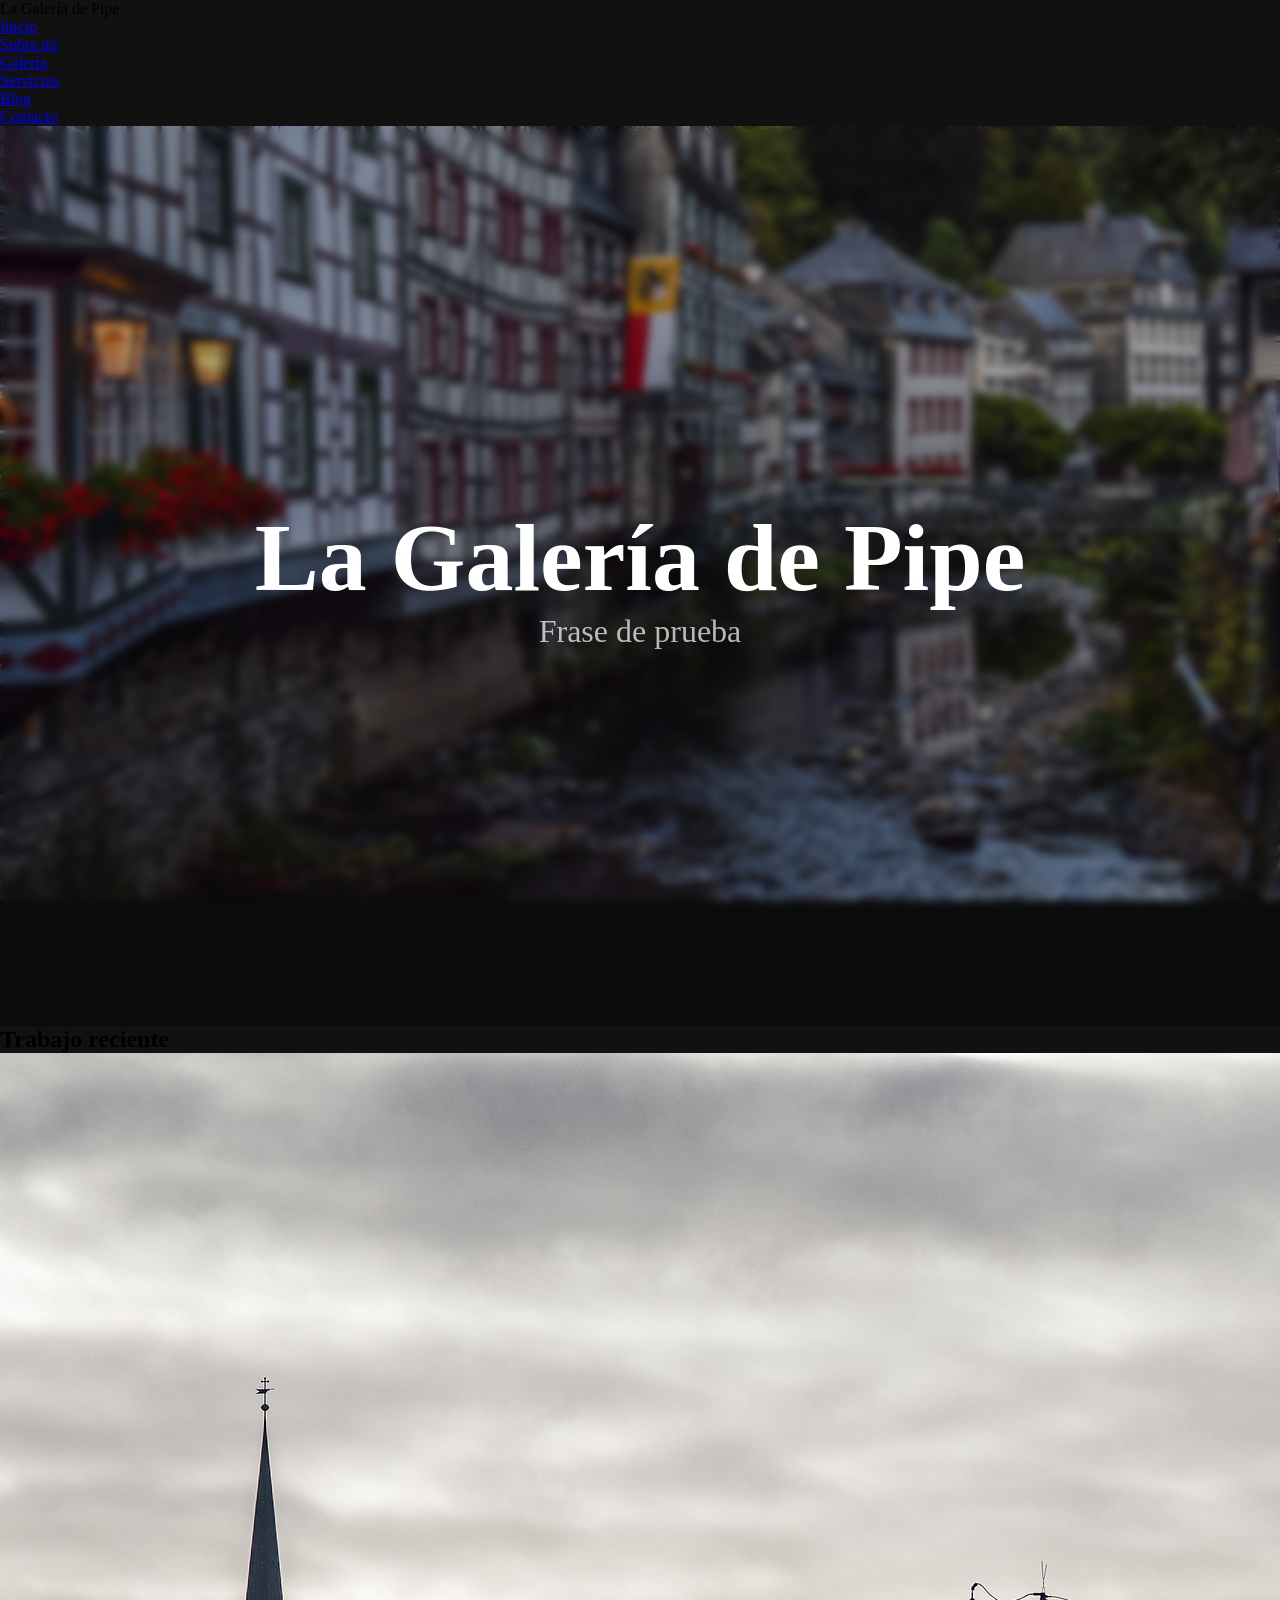
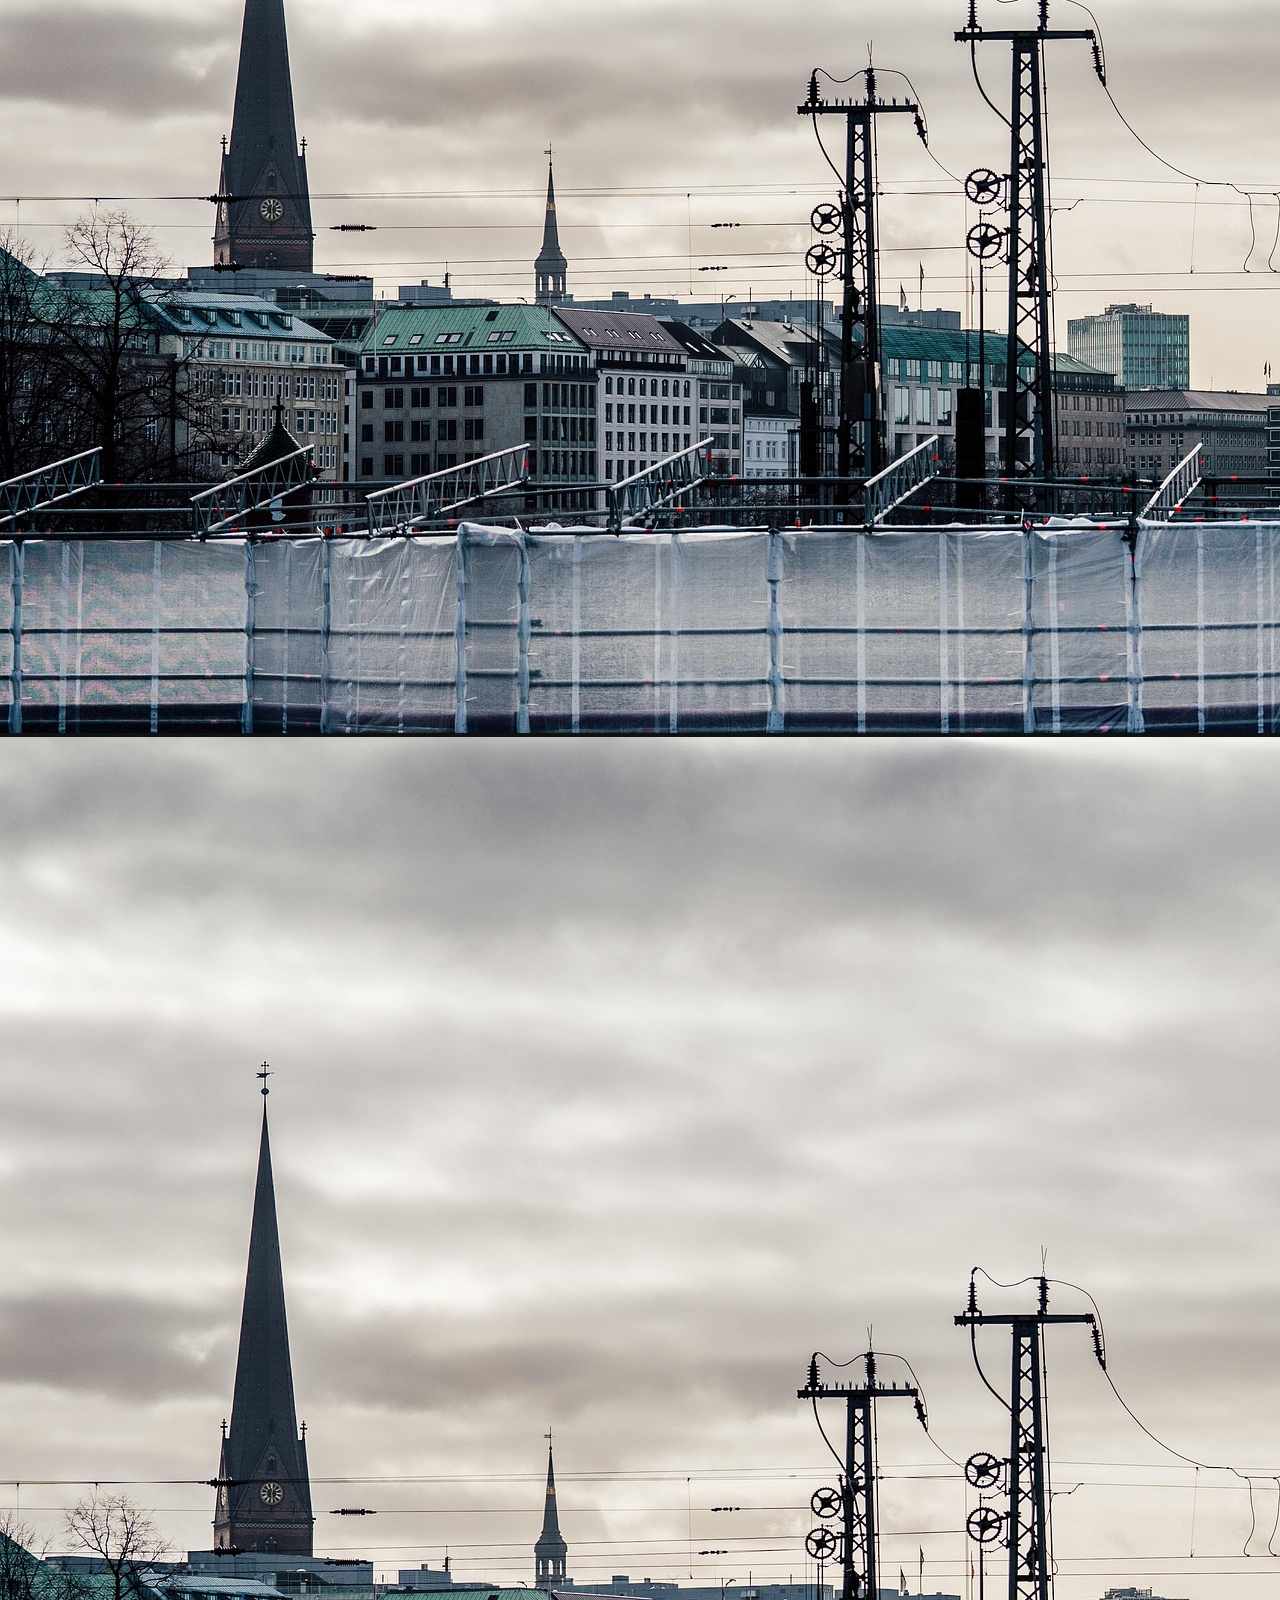
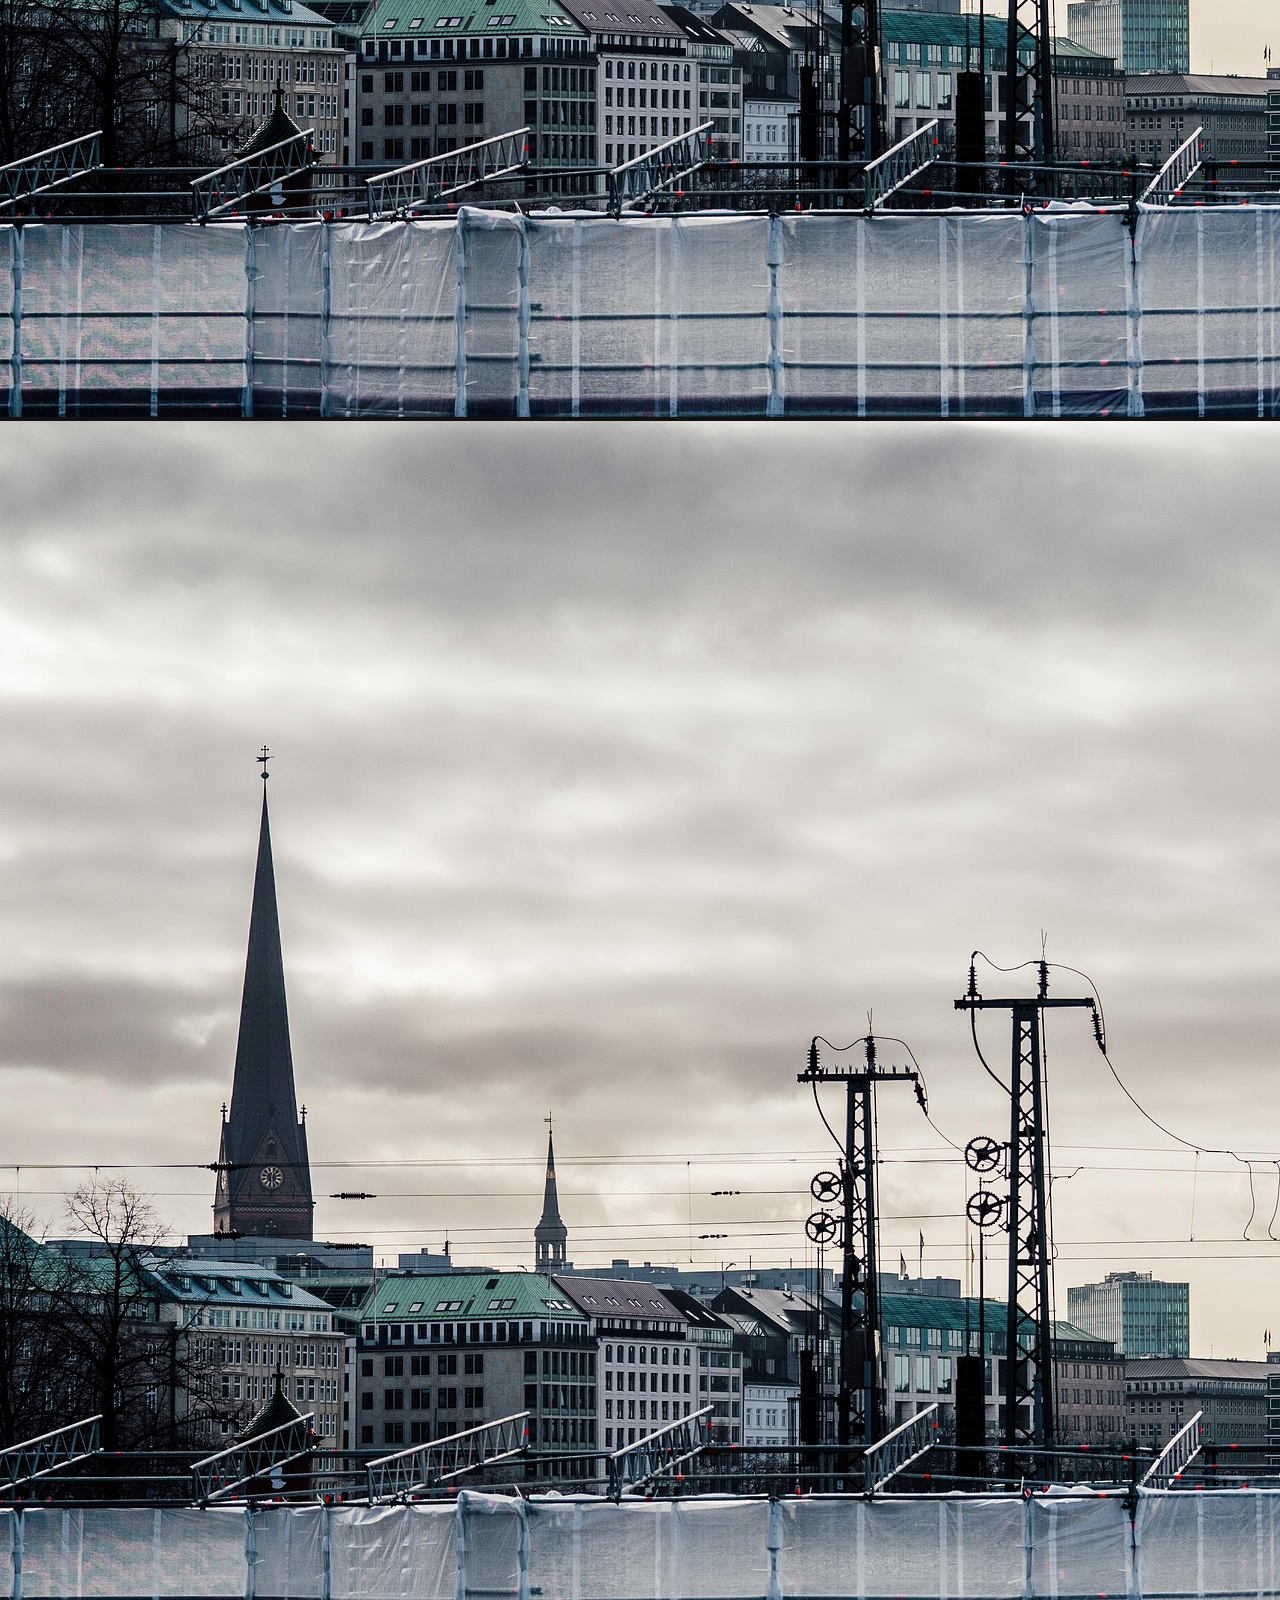
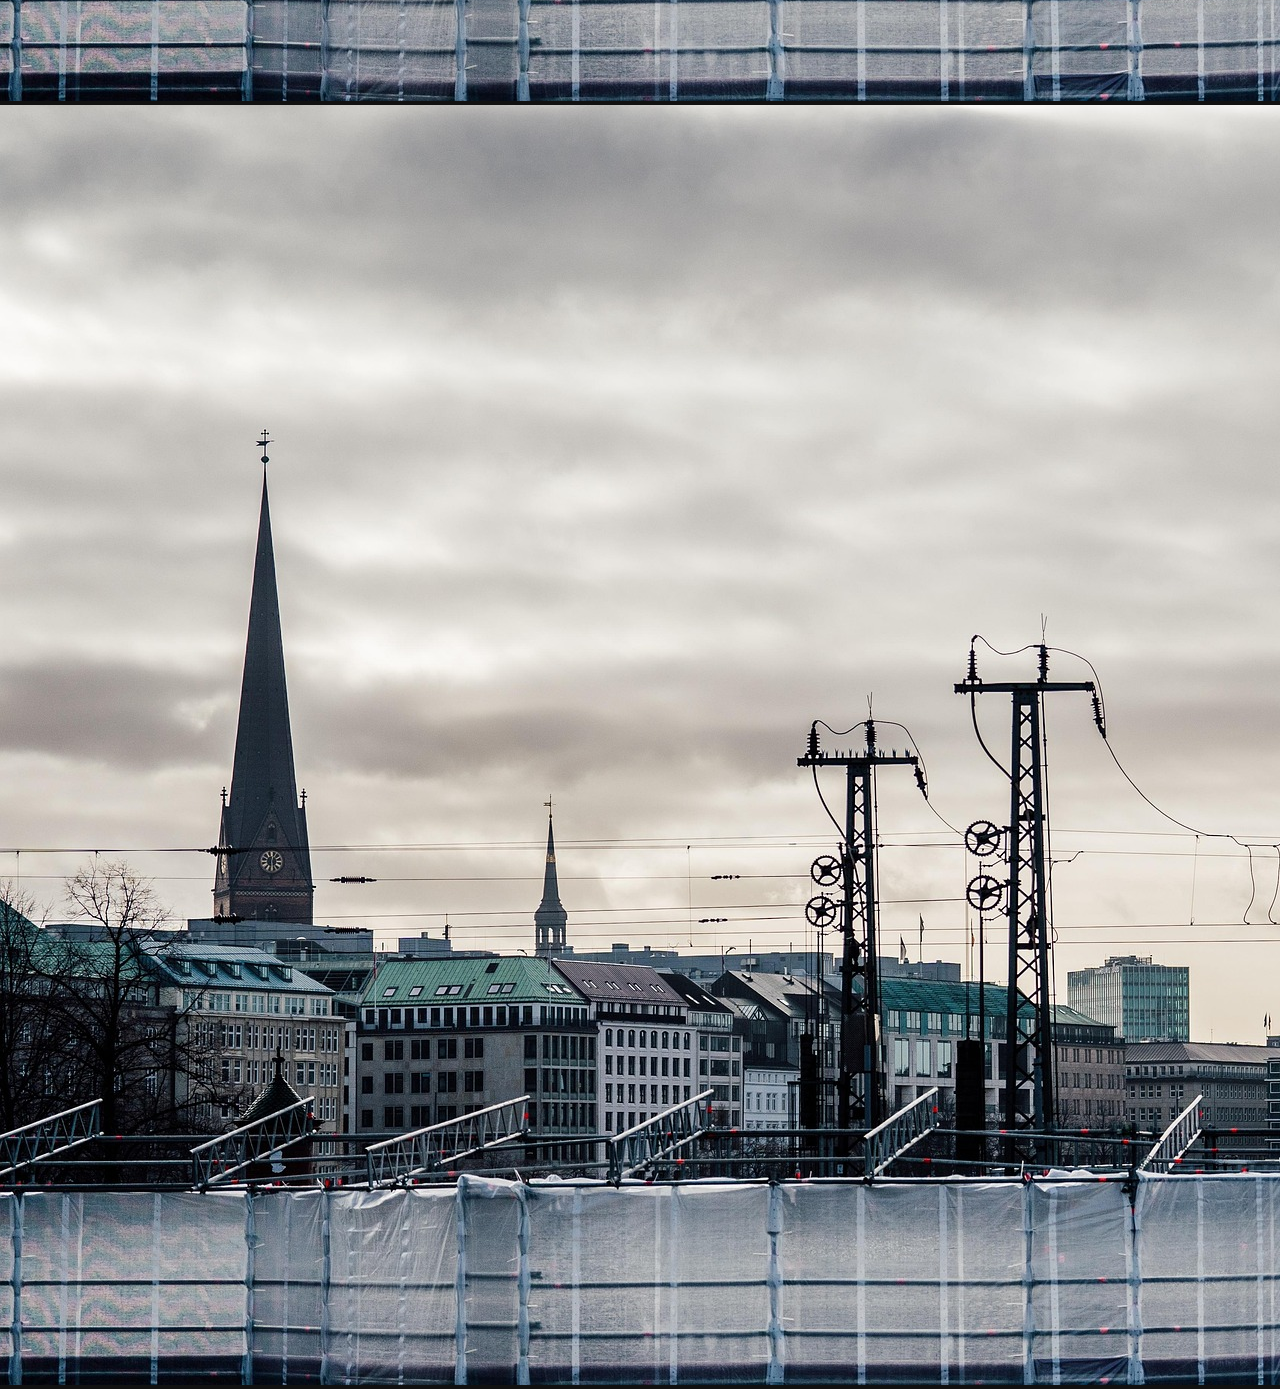
==== index.html @ f16b695f "Cambio diseño navbar y seccion de trabajo reciente" ====
<!DOCTYPE html>
<html lang="es">
<head>
    <meta charset="UTF-8">
    <meta name="viewport" content="width=device-width, initial-scale=1.0">
    <link rel="stylesheet" href="./css/styles.css">
    <link href="https://fonts.googleapis.com/css2?family=Inter:wght@300;400;600;700&display=swap" rel="stylesheet">
    <title>La Galería de Pipe</title>
</head>
<body>
    <header class="header">
        <nav class="navbar">
        <div class="nav-logo">La Galería de Pipe</div>
        <ul class="nav-links">
            <li><a href="index.html" class="active">Inicio</a></li>
            <li><a href="sobre-mi.html">Sobre mí</a></li>
            <li><a href="galeria.html">Galería</a></li>
            <li><a href="servicios.html">Servicios</a></li>
            <li><a href="blog.html" >Blog</a></li>
            <li><a href="contacto.html">Contacto</a></li>
        </ul>
        </nav>
    </header>  
    <section class="hero">
        <div class="overlay"></div>
        <div class="hero-content">
            <h1>La Galería de Pipe</h1>
            <p>Frase de prueba</p>
        </div>
    </section>
    <section class="recientes1">
        <h2>Trabajo reciente</h2>
        <div class="grid-fotos1">
            <img src="./resources/ciudad.jpg" alt="Foto 1">
            <img src="./resources/ciudad.jpg" alt="Foto 2">
            <img src="./resources/ciudad.jpg" alt="Foto 3">
            <img src="./resources/ciudad.jpg" alt="Foto 4">
        </div>
    </section>
</body>
</html>
---- css/styles.css ----
* {
    margin: 0;
    padding: 0;
    box-sizing: border-box;
}
body {
    background-color: #111;
}
.hero {
    height: 100vh;
    display: flex;
    justify-content: center;
    align-items: center;
    background-image: url('../resources/arroyo.jpg');
    position: relative;
    background-attachment: fixed;
    background-size: cover;
    background-position: center;
}
.overlay {
    position: absolute;
    width: 100%; 
    height: 100%;
    background-color: rgba(0, 0, 0, 0.3);
    backdrop-filter: blur(4px);
}
.hero-content{
    position:absolute;
    z-index:1;
    text-align: center
}
.hero-content h1 {
    color: white;
    font-size: 6rem;
}
.hero-content p {
    color: rgba(255, 255, 255, 0.705);
    font-size: 2rem;
}
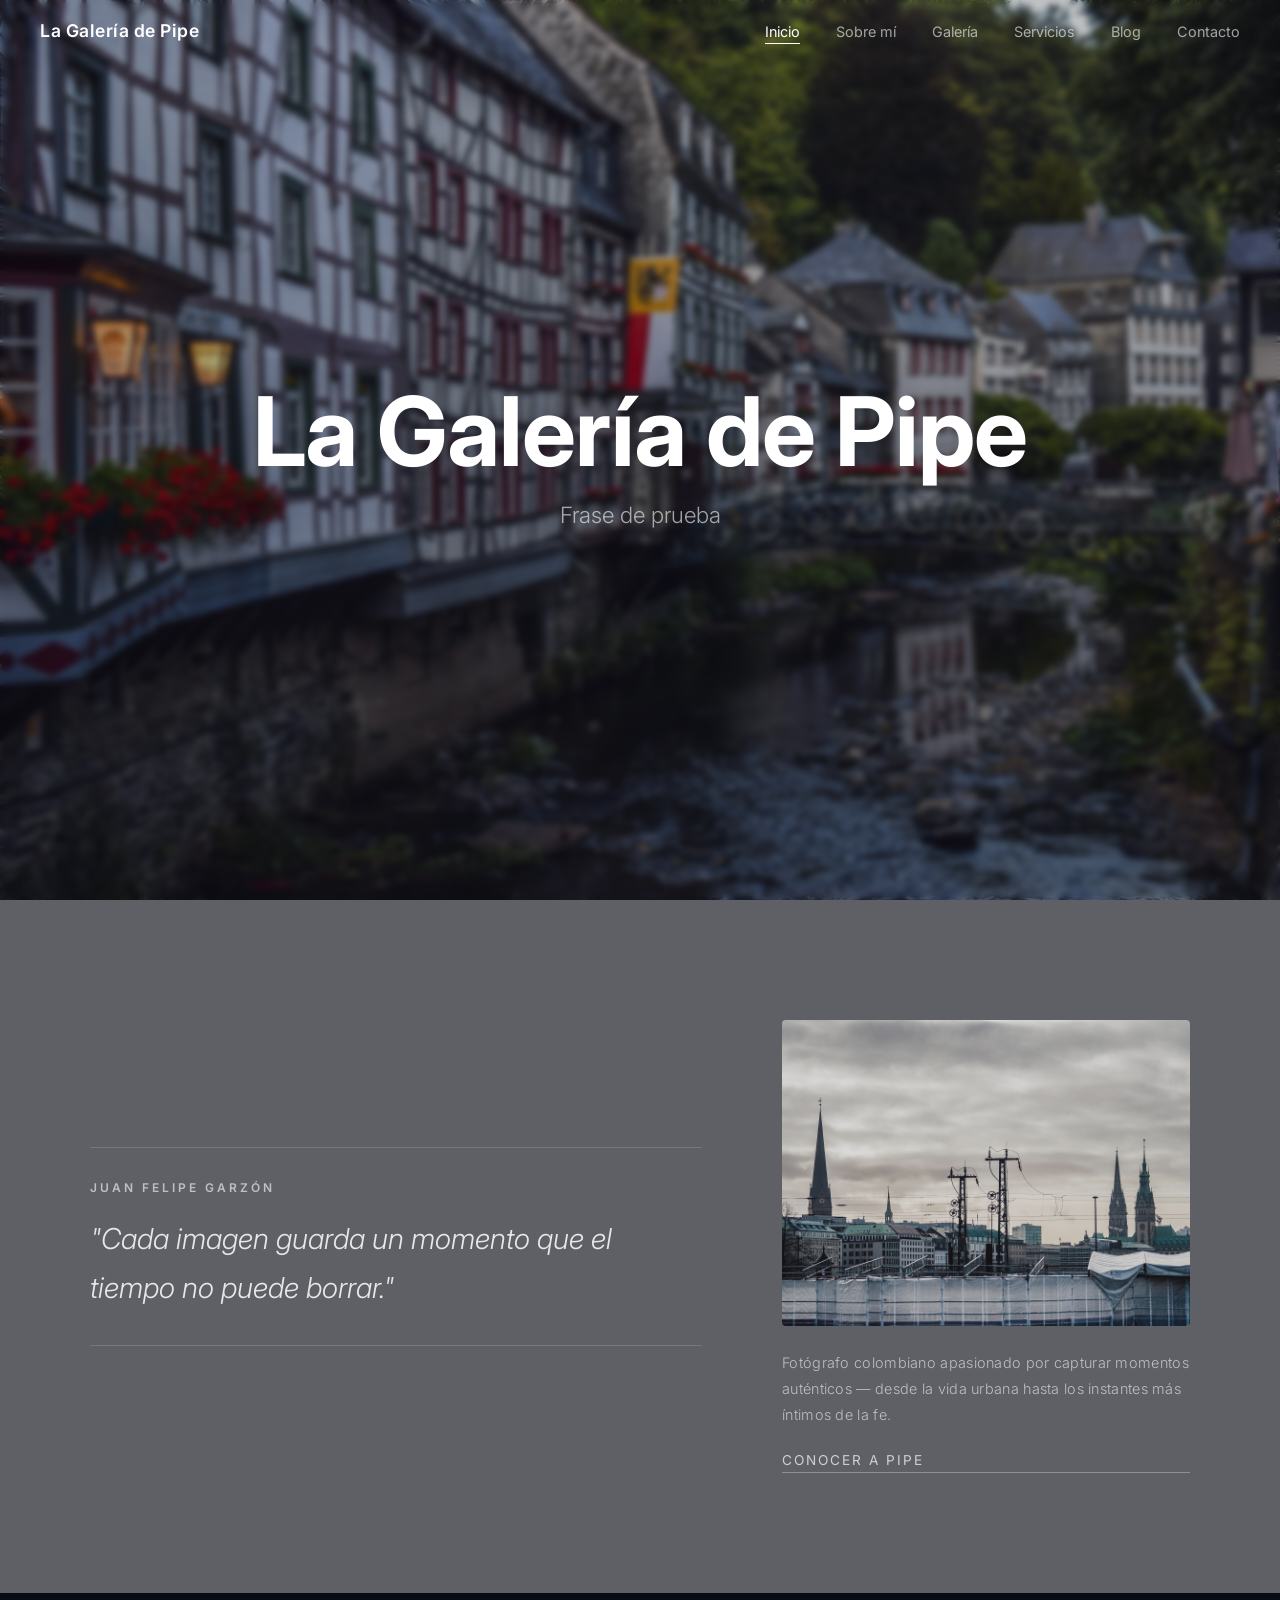
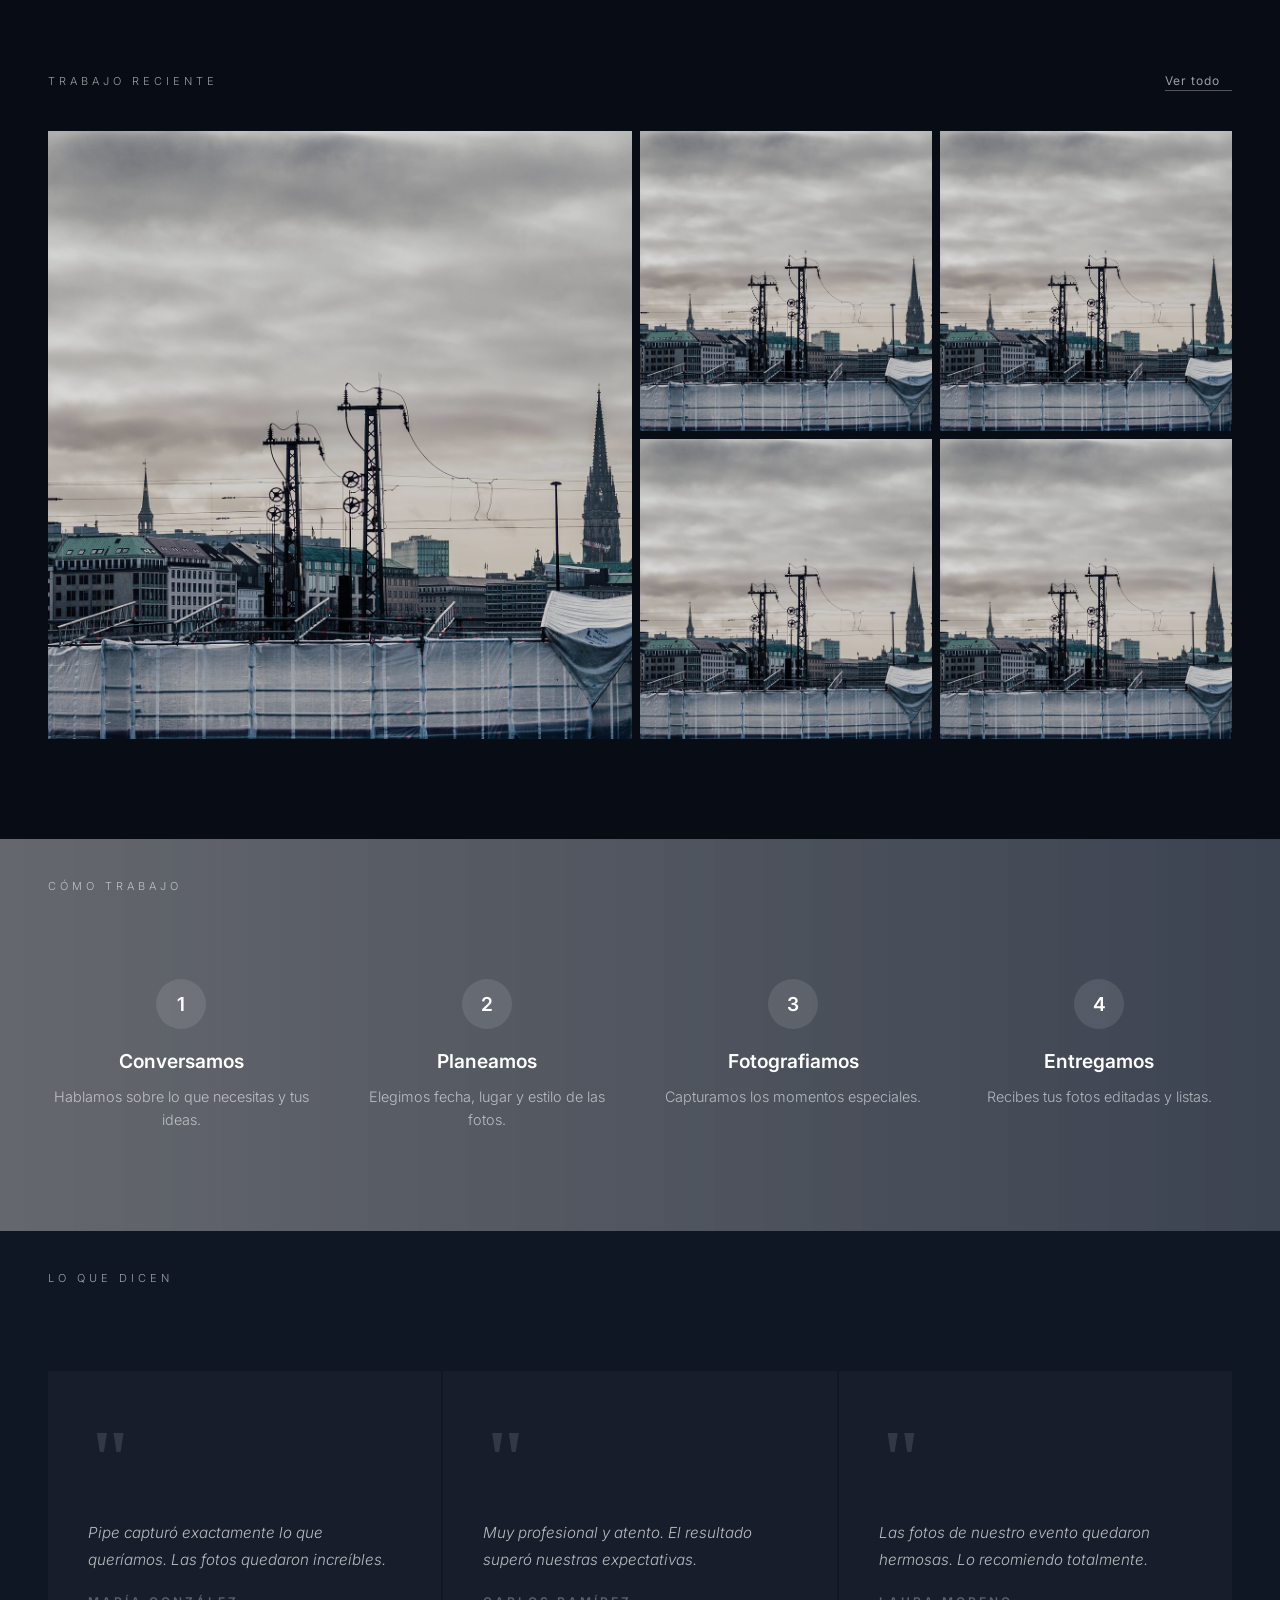
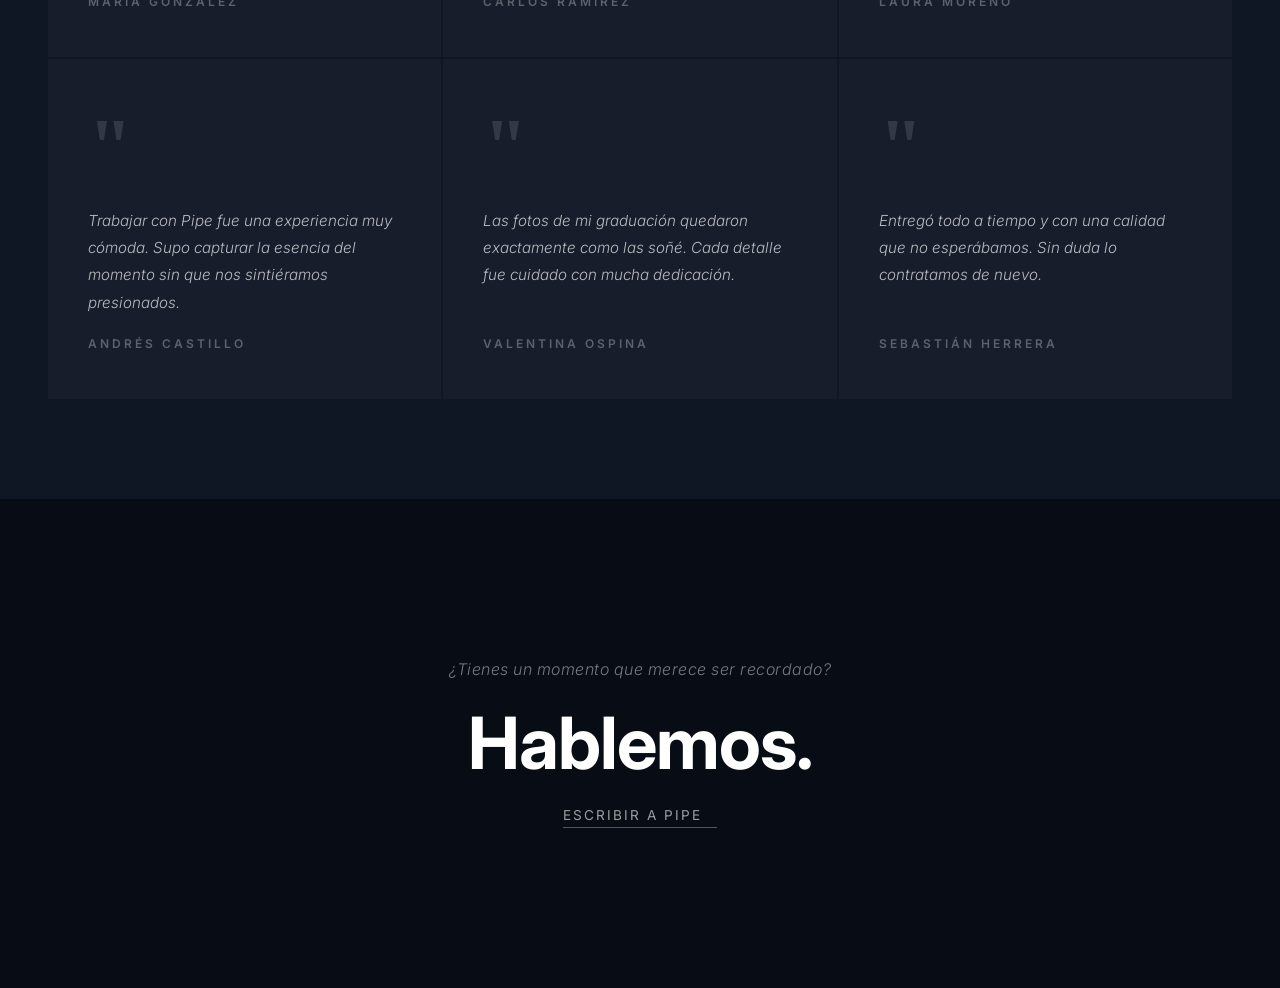
==== commit 032a92a1: "Rediseño seccion galeria. Secciones frase, proceso, testimonios y CTA." ====
--- a/index.html
+++ b/index.html
@@ -4,6 +4,7 @@
     <meta charset="UTF-8">
     <meta name="viewport" content="width=device-width, initial-scale=1.0">
     <link rel="stylesheet" href="./css/styles.css">
+    <link rel="stylesheet" href="./css/header.css">
     <link href="https://fonts.googleapis.com/css2?family=Inter:wght@300;400;600;700&display=swap" rel="stylesheet">
     <title>La Galería de Pipe</title>
 </head>
@@ -28,13 +29,103 @@
             <p>Frase de prueba</p>
         </div>
     </section>
-    <section class="recientes1">
-        <h2>Trabajo reciente</h2>
-        <div class="grid-fotos1">
-            <img src="./resources/ciudad.jpg" alt="Foto 1">
-            <img src="./resources/ciudad.jpg" alt="Foto 2">
-            <img src="./resources/ciudad.jpg" alt="Foto 3">
-            <img src="./resources/ciudad.jpg" alt="Foto 4">
+    <section class="frase">
+        <div class="frase-inner">
+            <div class="frase-izquierda">
+                <div class="frase-linea-top"></div>
+                <span class="frase-etiqueta">Juan Felipe Garzón</span>
+                <p class="frase-texto">"Cada imagen guarda un momento que el tiempo no puede borrar."</p>
+                <div class="frase-linea-bottom"></div>
+            </div>
+            <div class="frase-derecha">
+                <div class="frase-foto">
+                    <img src="./resources/ciudad.jpg" alt="Juan Felipe Garzón">
+                </div>
+                <p class="frase-descripcion">Fotógrafo colombiano apasionado por capturar momentos auténticos — desde la vida urbana hasta los instantes más íntimos de la fe.</p>
+                <a href="sobre-mi.html" class="frase-btn">Conocer a Pipe</a>
+            </div>
+        </div>
+    </section>
+    <section class="recientes">
+        <div class="section-header">
+            <span class="section-title">Trabajo reciente</span>
+            <a href="galeria.html" class="section-link">Ver todo</a>
+        </div>
+        <div class="grid-fotos">
+            <div class="foto"><img src="./resources/ciudad.jpg" alt="Foto 1"></div>
+            <div class="foto"><img src="./resources/ciudad.jpg" alt="Foto 2"></div>
+            <div class="foto"><img src="./resources/ciudad.jpg" alt="Foto 3"></div>
+            <div class="foto"><img src="./resources/ciudad.jpg" alt="Foto 4"></div>
+            <div class="foto"><img src="./resources/ciudad.jpg" alt="Foto 5"></div>
+        </div>
+    </section>
+        </section>
+
+    <section class="proceso">
+        <span class="section-title">Cómo trabajo</span>
+        <div class="proceso-pasos">
+            <div class="paso">
+                <div class="paso-numero">1</div>
+                <h3>Conversamos</h3>
+                <p>Hablamos sobre lo que necesitas y tus ideas.</p>
+            </div>
+            <div class="paso">
+                <div class="paso-numero">2</div>
+                <h3>Planeamos</h3>
+                <p>Elegimos fecha, lugar y estilo de las fotos.</p>
+            </div>
+            <div class="paso">
+                <div class="paso-numero">3</div>
+                <h3>Fotografiamos</h3>
+                <p>Capturamos los momentos especiales.</p>
+            </div>
+            <div class="paso">
+                <div class="paso-numero">4</div>
+                <h3>Entregamos</h3>
+                <p>Recibes tus fotos editadas y listas.</p>
+            </div>
+        </div>
+    </section>
+    <section class="testimonios">
+        <span class="section-title">Lo que dicen</span>
+        <div class="testimonios-grid">
+            <div class="testimonio">
+                <span class="testimonio-comilla">"</span>
+                <p class="testimonio-texto">Pipe capturó exactamente lo que queríamos. Las fotos quedaron increíbles.</p>
+                <span class="testimonio-nombre">María González</span>
+            </div>
+            <div class="testimonio">
+                <span class="testimonio-comilla">"</span>
+                <p class="testimonio-texto">Muy profesional y atento. El resultado superó nuestras expectativas.</p>
+                <span class="testimonio-nombre">Carlos Ramírez</span>
+            </div>
+            <div class="testimonio">
+                <span class="testimonio-comilla">"</span>
+                <p class="testimonio-texto">Las fotos de nuestro evento quedaron hermosas. Lo recomiendo totalmente.</p>
+                <span class="testimonio-nombre">Laura Moreno</span>
+            </div>
+            <div class="testimonio">
+                <span class="testimonio-comilla">"</span>
+                <p class="testimonio-texto">Trabajar con Pipe fue una experiencia muy cómoda. Supo capturar la esencia del momento sin que nos sintiéramos presionados.</p>
+                <span class="testimonio-nombre">Andrés Castillo</span>
+            </div>
+            <div class="testimonio">
+                <span class="testimonio-comilla">"</span>
+                <p class="testimonio-texto">Las fotos de mi graduación quedaron exactamente como las soñé. Cada detalle fue cuidado con mucha dedicación.</p>
+                <span class="testimonio-nombre">Valentina Ospina</span>
+            </div>
+            <div class="testimonio">
+                <span class="testimonio-comilla">"</span>
+                <p class="testimonio-texto">Entregó todo a tiempo y con una calidad que no esperábamos. Sin duda lo contratamos de nuevo.</p>
+                <span class="testimonio-nombre">Sebastián Herrera</span>
+            </div>
+        </div>
+    </section>
+    <section class="cta">
+        <div class="cta-inner">
+            <p class="cta-subtitulo">¿Tienes un momento que merece ser recordado?</p>
+            <h2 class="cta-titulo">Hablemos.</h2>
+            <a href="contacto.html" class="cta-btn">Escribir a Pipe</a>
         </div>
     </section>
 </body>
--- a/css/styles.css
+++ b/css/styles.css
@@ -3,37 +3,439 @@
     padding: 0;
     box-sizing: border-box;
 }
+
 body {
-    background-color: #111;
-}
-.hero {
-    height: 100vh;
-    display: flex;
-    justify-content: center;
-    align-items: center;
     background-image: url('../resources/arroyo.jpg');
-    position: relative;
     background-attachment: fixed;
     background-size: cover;
     background-position: center;
-}
+    font-family: 'Inter', sans-serif;
+}
+
+/* HERO */
+.hero {
+    height: 100vh;
+    display: flex;
+    justify-content: center;
+    align-items: center;
+    position: relative;
+}
+
 .overlay {
     position: absolute;
-    width: 100%; 
+    inset: 0;
+    background: linear-gradient(
+        to bottom,
+        rgba(8, 12, 20, 0.25) 0%,
+        rgba(8, 12, 20, 0.5) 100%
+    );
+    backdrop-filter: blur(3px);
+}
+
+.hero-content {
+    position: relative;
+    z-index: 1;
+    text-align: center;
+}
+
+.hero-content h1 {
+    color: white;
+    font-size: 6rem;
+    font-weight: 700;
+    letter-spacing: -1px;
+}
+
+.hero-content p {
+    color: rgba(255, 255, 255, 0.6);
+    font-size: 1.4rem;
+    font-weight: 300;
+    margin-top: 12px;
+}
+
+/* FRASE */
+.frase {
+    padding: 120px 48px;
+    position: relative;
+}
+
+.frase::before {
+    content: '';
+    position: absolute;
+    inset: 0;
+    background: rgba(8, 12, 20, 0.65);
+    backdrop-filter: blur(5px);
+}
+
+.frase-inner {
+    position: relative;
+    z-index: 1;
+    display: flex;
+    gap: 80px;
+    align-items: center;
+    max-width: 1100px;
+    margin: 0 auto;
+}
+
+.frase-izquierda {
+    flex: 1.2;
+}
+
+.frase-linea-top {
+    width: 100%;
+    height: 1px;
+    background: rgba(255, 255, 255, 0.15);
+    margin-bottom: 32px;
+}
+
+.frase-linea-bottom {
+    width: 100%;
+    height: 1px;
+    background: rgba(255, 255, 255, 0.15);
+    margin-top: 32px;
+}
+
+.frase-etiqueta {
+    display: block;
+    color: rgba(255, 255, 255, 0.6);
+    font-size: 0.75rem;
+    font-weight: 600;
+    letter-spacing: 3px;
+    text-transform: uppercase;
+    margin-bottom: 20px;
+}
+
+.frase-texto {
+    color: rgba(255, 255, 255, 0.85);
+    font-size: 1.8rem;
+    font-weight: 300;
+    font-style: italic;
+    line-height: 1.7;
+}
+
+.frase-derecha {
+    flex: 0.8;
+    display: flex;
+    flex-direction: column;
+    gap: 24px;
+}
+
+.frase-foto {
+    overflow: hidden;
+    border-radius: 4px;
+}
+
+.frase-foto img {
+    width: 100%;
+    aspect-ratio: 4/3;
+    object-fit: cover;
+    opacity: 0.8;
+    display: block;
+    transition: opacity 0.4s ease, transform 0.5s ease;
+}
+
+.frase-foto:hover img {
+    opacity: 0.95;
+    transform: scale(1.02); 
+}
+
+.frase-descripcion {
+    color: rgba(255, 255, 255, 0.6);
+    font-size: 0.9rem;
+    font-weight: 300;
+    line-height: 1.8;
+    letter-spacing: 0.3px;
+}
+.frase-btn {
+    display: inline-flex;
+    align-items: center;
+    gap: 0px;
+    color: rgba(255, 255, 255, 0.7);
+    text-decoration: none;
+    font-size: 0.85rem;
+    font-weight: 400;
+    letter-spacing: 2px;
+    text-transform: uppercase;
+    border-bottom: 1px solid rgba(255, 255, 255, 0.3);
+    padding-bottom: 4px;
+    transition: color 0.2s ease, border-color 0.2s ease, gap 0.3s ease;
+}
+
+.frase-btn::after {
+    content: '→';
+    opacity: 0;
+    transform: translateX(-8px);
+    transition: opacity 0.3s ease, transform 0.3s ease;
+}
+
+.frase-btn:hover {
+    color: white;
+    border-color: rgba(255, 255, 255, 0.7);
+    gap: 10px;
+}
+
+.frase-btn:hover::after {
+    opacity: 1;
+    transform: translateX(0);
+}
+/* FOTOS RECIENTES*/
+.recientes {
+    padding: 80px 48px 100px;
+    background: #080c14;
+}
+
+.section-header {
+    display: flex;
+    justify-content: space-between;
+    align-items: baseline;
+    margin-bottom: 40px;
+}
+
+.section-title {
+    font-size: 11px;
+    letter-spacing: 4px;
+    text-transform: uppercase;
+    color: rgba(255, 255, 255, 0.6);
+    font-weight: 300;
+}
+
+.section-link {
+    display: inline-flex;
+    align-items: center;
+    gap: 0px;
+    font-size: 12px;
+    color: rgba(255, 255, 255, 0.6);
+    text-decoration: none;
+    letter-spacing: 1px;
+    border-bottom: 1px solid rgba(255, 255, 255, 0.3);
+    padding-bottom: 2px;
+    transition: color 0.2s ease, border-color 0.2s ease, gap 0.3s ease;
+}
+
+.section-link::after {
+    content: '→';
+    opacity: 0;
+    transform: translateX(-8px);
+    transition: opacity 0.3s ease, transform 0.3s ease;
+}
+
+.section-link:hover {
+    color: white;
+    border-color: rgba(255, 255, 255, 0.7);
+    gap: 10px;
+}
+
+.section-link:hover::after {
+    opacity: 1;
+    transform: translateX(0);
+}
+
+.grid-fotos {
+    display: grid;
+    grid-template-columns: 2fr 1fr 1fr;
+    grid-template-rows: 300px 300px;
+    gap: 8px;
+}
+
+.foto {
+    overflow: hidden;
+    background: #0f1624;
+}
+
+.foto:first-child {
+    grid-row: 1 / 3;
+}
+
+.foto img {
+    width: 100%;
     height: 100%;
-    background-color: rgba(0, 0, 0, 0.3);
-    backdrop-filter: blur(4px);
-}
-.hero-content{
-    position:absolute;
-    z-index:1;
-    text-align: center
-}
-.hero-content h1 {
-    color: white;
-    font-size: 6rem;
-}
-.hero-content p {
-    color: rgba(255, 255, 255, 0.705);
-    font-size: 2rem;
-}
+    object-fit: cover;
+    opacity: 0.85;
+    transition: opacity 0.4s ease, transform 0.5s ease;
+    display: block;
+}
+
+.foto:hover img {
+    opacity: 1;
+    transform: scale(1.03);
+}
+/* PROCESO */
+.proceso {
+    padding: 100px 48px;
+        background: linear-gradient(
+        to right,
+        rgba(30, 34, 43, 0.685) 0%,
+        rgba(8, 17, 34, 0.788) 100%
+    );
+    backdrop-filter: blur(10px);
+    position: relative;
+}
+.proceso .section-title {
+    position: absolute;
+    top: 40px;
+    left: 48px;
+}
+.proceso-pasos {
+    display: grid;
+    grid-template-columns: repeat(4, 1fr);
+    gap: 40px;
+    margin-top: 40px;
+}
+
+.paso {
+    text-align: center;
+}
+
+.paso-numero {
+    width: 50px;
+    height: 50px;
+    margin: 0 auto 20px;
+    background: rgba(255, 255, 255, 0.1);
+    border-radius: 50%;
+    display: flex;
+    align-items: center;
+    justify-content: center;
+    color: white;
+    font-size: 1.2rem;
+    font-weight: 600;
+    transition: background 0.4s ease, transform 0.4s ease;
+}
+.paso-numero:hover{
+    transform: scale(1.03);
+    background: rgba(255, 255, 255, 0.219);
+}
+
+.paso h3 {
+    color: white;
+    font-size: 1.2rem;
+    font-weight: 600;
+    margin-bottom: 12px;
+}
+
+.paso p {
+    color: rgba(255, 255, 255, 0.6);
+    font-size: 0.9rem;
+    font-weight: 300;
+    line-height: 1.6;
+}
+/* TESTIMONIOS */
+.testimonios {
+    padding: 100px 48px;
+    background: #0f1624;
+    position: relative;
+}
+
+.testimonios .section-title {
+    position: absolute;
+    top: 40px;
+    left: 48px;
+}
+
+.testimonios-grid {
+    display: grid;
+    grid-template-columns: repeat(3, 1fr);
+    gap: 2px;
+    margin-top: 40px;
+}
+
+.testimonio {
+    padding: 48px 40px;
+    background: rgba(255, 255, 255, 0.03);
+    display: flex;
+    flex-direction: column;
+    gap: 20px;
+    transition: background 0.3s ease;
+}
+
+.testimonio:hover {
+    background: rgba(255, 255, 255, 0.06);
+}
+
+.testimonio-comilla {
+    color: rgba(255, 255, 255, 0.12);
+    font-size: 5rem;
+    font-weight: 700;
+    line-height: 1;
+    font-family: Georgia, serif;
+}
+
+.testimonio-texto {
+    color: rgba(255, 255, 255, 0.7);
+    font-size: 0.95rem;
+    font-weight: 300;
+    line-height: 1.8;
+    font-style: italic;
+    flex: 1;
+}
+
+.testimonio-nombre {
+    color: rgba(255, 255, 255, 0.3);
+    font-size: 0.75rem;
+    font-weight: 600;
+    letter-spacing: 3px;
+    text-transform: uppercase;
+}
+ /*CTA*/
+ .cta {
+    padding: 160px 48px;
+    background: #080c14;
+    display: flex;
+    justify-content: center;
+    align-items: center;
+    text-align: center;
+}
+
+.cta-inner {
+    display: flex;
+    flex-direction: column;
+    align-items: center;
+    gap: 28px;
+}
+
+.cta-subtitulo {
+    color: rgba(255, 255, 255, 0.45);
+    font-size: 1rem;
+    font-weight: 300;
+    font-style: italic;
+    letter-spacing: 0.5px;
+}
+
+.cta-titulo {
+    color: white;
+    font-size: 4.5rem;
+    font-weight: 700;
+    letter-spacing: -1px;
+    line-height: 1;
+}
+
+.cta-btn {
+    display: inline-flex;
+    align-items: center;
+    gap: 0px;
+    color: rgba(255, 255, 255, 0.6);
+    text-decoration: none;
+    font-size: 0.85rem;
+    font-weight: 400;
+    letter-spacing: 2px;
+    text-transform: uppercase;
+    border-bottom: 1px solid rgba(255, 255, 255, 0.3);
+    padding-bottom: 4px;
+    transition: color 0.2s ease, border-color 0.2s ease, gap 0.3s ease;
+}
+
+.cta-btn::after {
+    content: '→';
+    opacity: 0;
+    transform: translateX(-8px);
+    transition: opacity 0.3s ease, transform 0.3s ease;
+}
+
+.cta-btn:hover {
+    color: white;
+    border-color: rgba(255, 255, 255, 0.7);
+    gap: 10px;
+}
+
+.cta-btn:hover::after {
+    opacity: 1;
+    transform: translateX(0);
+}
--- a/css/header.css
+++ b/css/header.css
@@ -0,0 +1,64 @@
+.header {
+    position: fixed;
+    top: 0;
+    left: 0;
+    right: 0;
+    padding: 20px 40px;
+    z-index: 100;
+}
+
+.navbar {
+    display: flex;
+    justify-content: space-between;
+    align-items: center;
+}
+
+.nav-logo {
+    color: white;
+    font-size: 1.1rem;
+    font-weight: 600;
+    letter-spacing: 0.5px;
+}
+
+.nav-links {
+    list-style: none;
+    display: flex;
+    gap: 36px;
+}
+
+.nav-links a {
+    color: rgba(255, 255, 255, 0.6);
+    text-decoration: none;
+    font-size: 0.9rem;
+    font-weight: 400;
+    position: relative;
+    padding-bottom: 4px;
+    transition: color 0.2s ease;
+}
+
+.nav-links a::after {
+    content: '';
+    position: absolute;
+    bottom: 0;
+    left: 0;
+    width: 0;
+    height: 1px;
+    background-color: white;
+    transition: width 0.3s ease;
+}
+
+.nav-links a:hover {
+    color: white;
+}
+
+.nav-links a:hover::after {
+    width: 100%;
+}
+
+.nav-links a.active {
+    color: white;
+}
+
+.nav-links a.active::after {
+    width: 100%;
+}
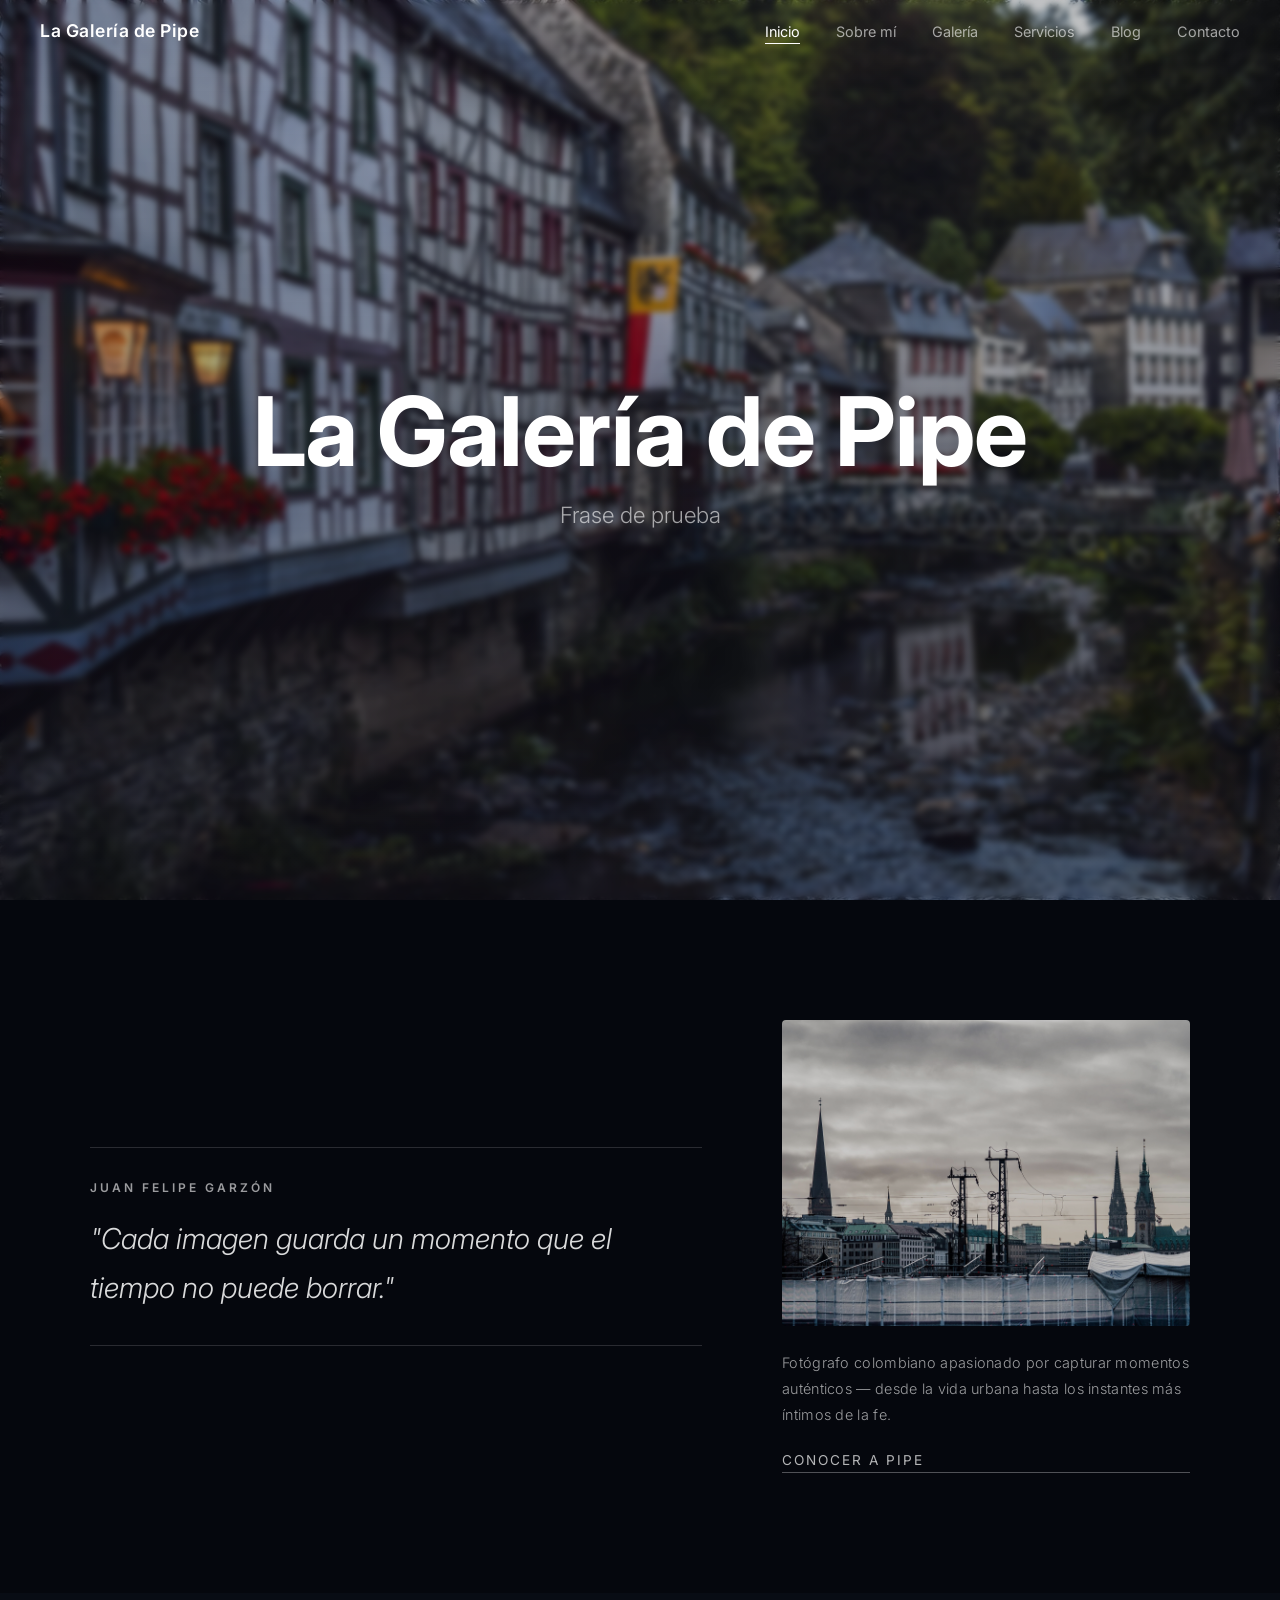
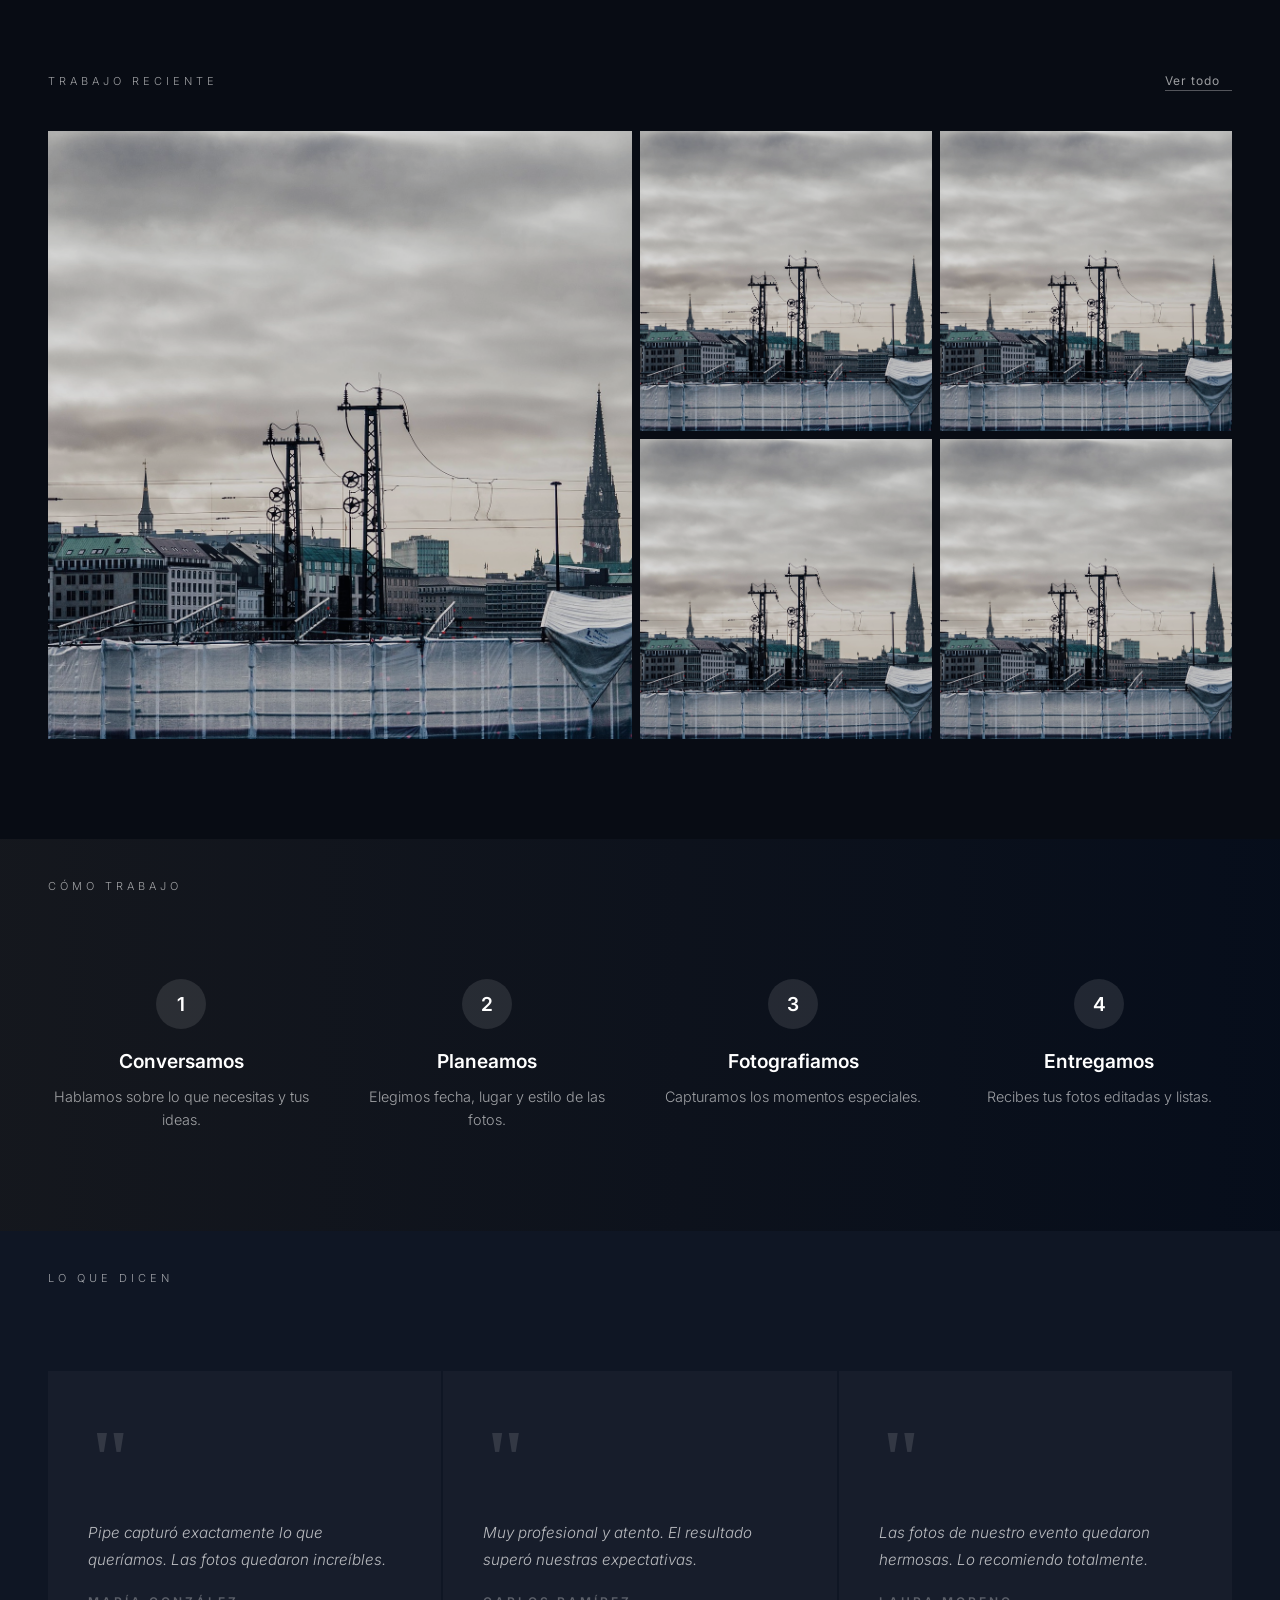
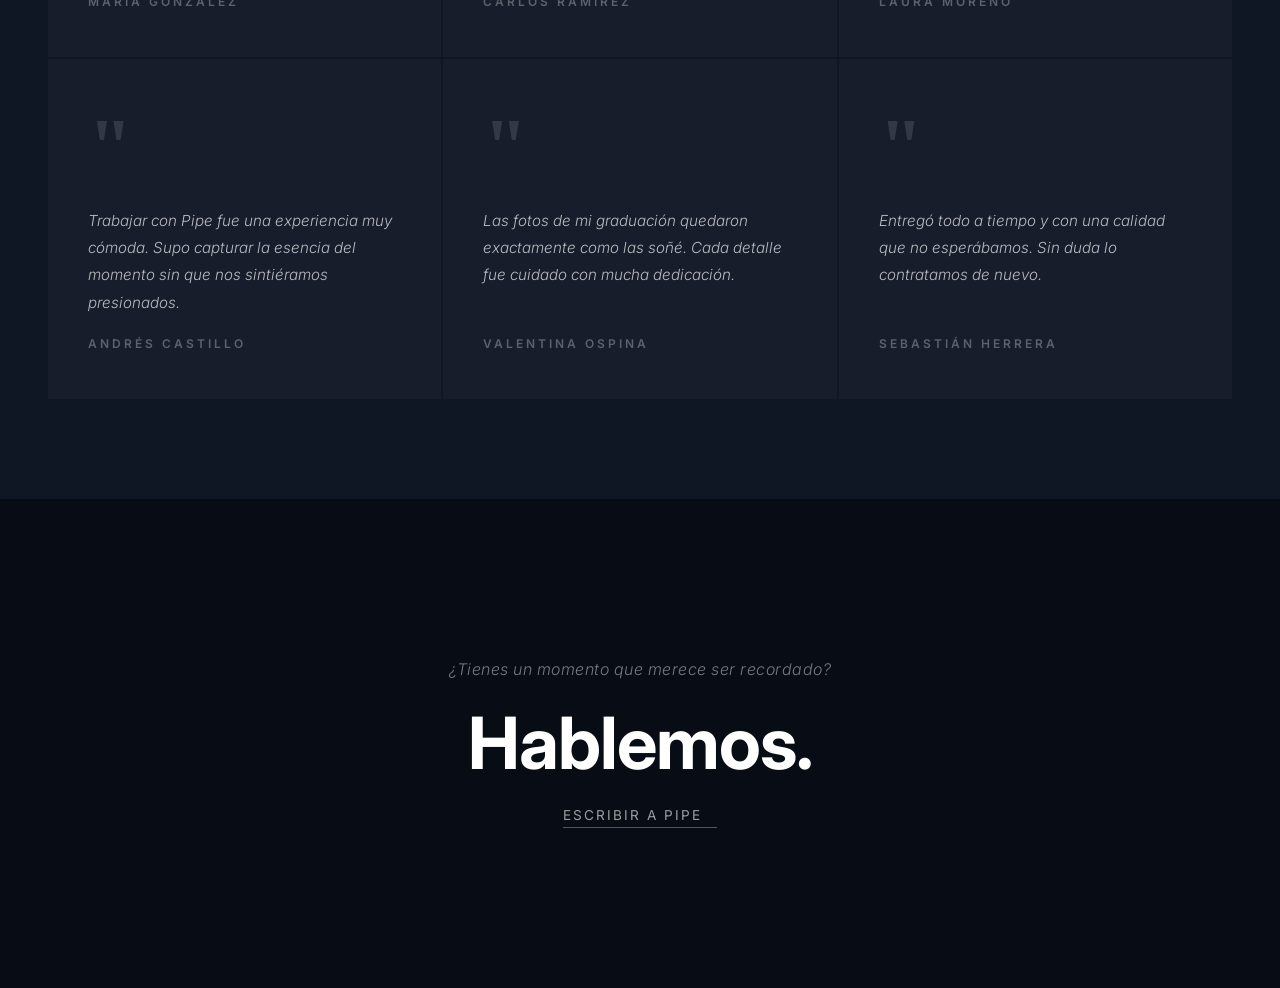
==== commit 96846d4a: "nombre" ====
--- a/index.html
+++ b/index.html
@@ -4,7 +4,7 @@
     <meta charset="UTF-8">
     <meta name="viewport" content="width=device-width, initial-scale=1.0">
     <link rel="stylesheet" href="./css/styles.css">
-    <link rel="stylesheet" href="./css/header.css">
+    <link rel="stylesheet" href="./css/global.css">
     <link href="https://fonts.googleapis.com/css2?family=Inter:wght@300;400;600;700&display=swap" rel="stylesheet">
     <title>La Galería de Pipe</title>
 </head>
--- a/css/styles.css
+++ b/css/styles.css
@@ -1,9 +1,3 @@
-* {
-    margin: 0;
-    padding: 0;
-    box-sizing: border-box;
-}
-
 body {
     background-image: url('../resources/arroyo.jpg');
     background-attachment: fixed;
--- a/css/global.css
+++ b/css/global.css
@@ -0,0 +1,73 @@
+* {
+    margin: 0;
+    padding: 0;
+    box-sizing: border-box;
+}
+body{
+    background-color: black;
+     font-family: 'Inter', sans-serif;
+}
+header {
+    position: fixed;
+    top: 0;
+    left: 0;
+    right: 0;
+    padding: 20px 40px;
+    z-index: 100;
+}
+
+.navbar {
+    display: flex;
+    justify-content: space-between;
+    align-items: center;
+}
+
+.nav-logo {
+    color: white;
+    font-size: 1.1rem;
+    font-weight: 600;
+    letter-spacing: 0.5px;
+}
+
+.nav-links {
+    list-style: none;
+    display: flex;
+    gap: 36px;
+}
+
+.nav-links a {
+    color: rgba(255, 255, 255, 0.6);
+    text-decoration: none;
+    font-size: 0.9rem;
+    font-weight: 400;
+    position: relative;
+    padding-bottom: 4px;
+    transition: color 0.2s ease;
+}
+
+.nav-links a::after {
+    content: '';
+    position: absolute;
+    bottom: 0;
+    left: 0;
+    width: 0;
+    height: 1px;
+    background-color: white;
+    transition: width 0.3s ease;
+}
+
+.nav-links a:hover {
+    color: white;
+}
+
+.nav-links a:hover::after {
+    width: 100%;
+}
+
+.nav-links a.active {
+    color: white;
+}
+
+.nav-links a.active::after {
+    width: 100%;
+}
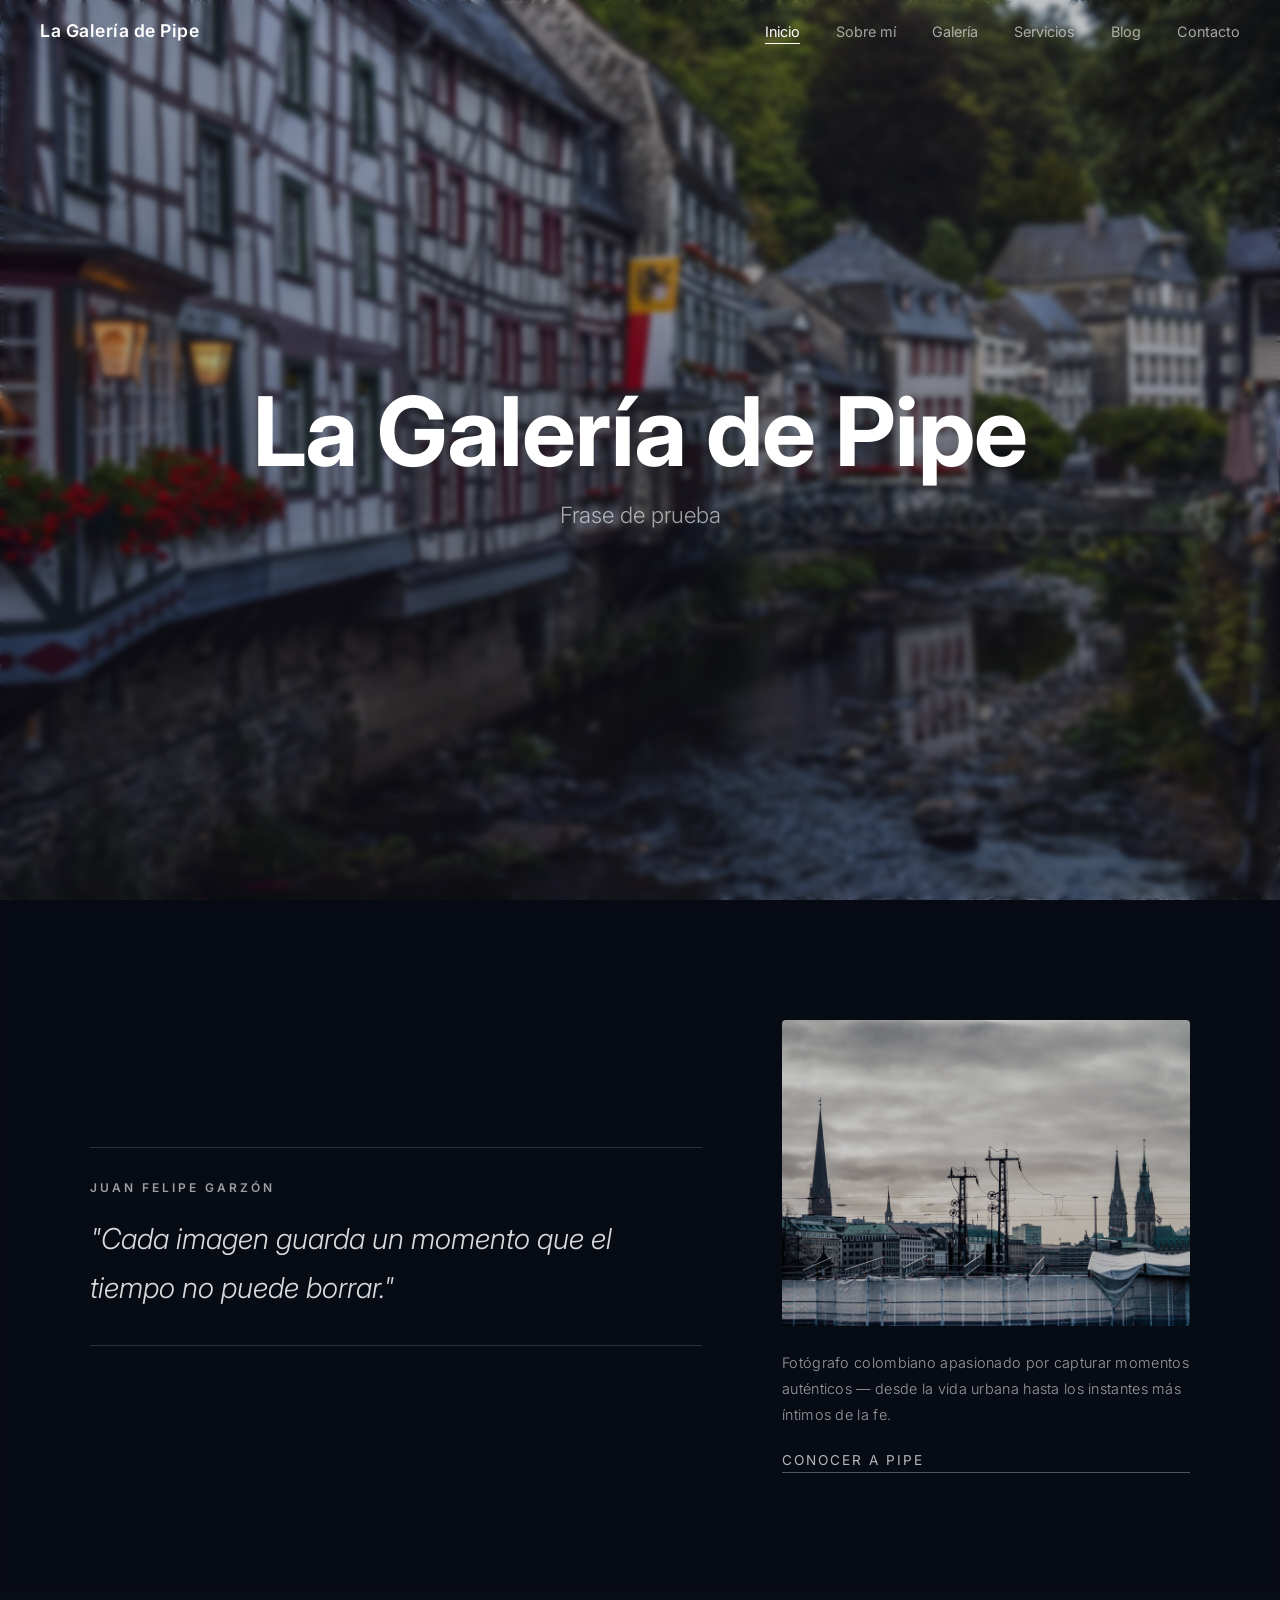
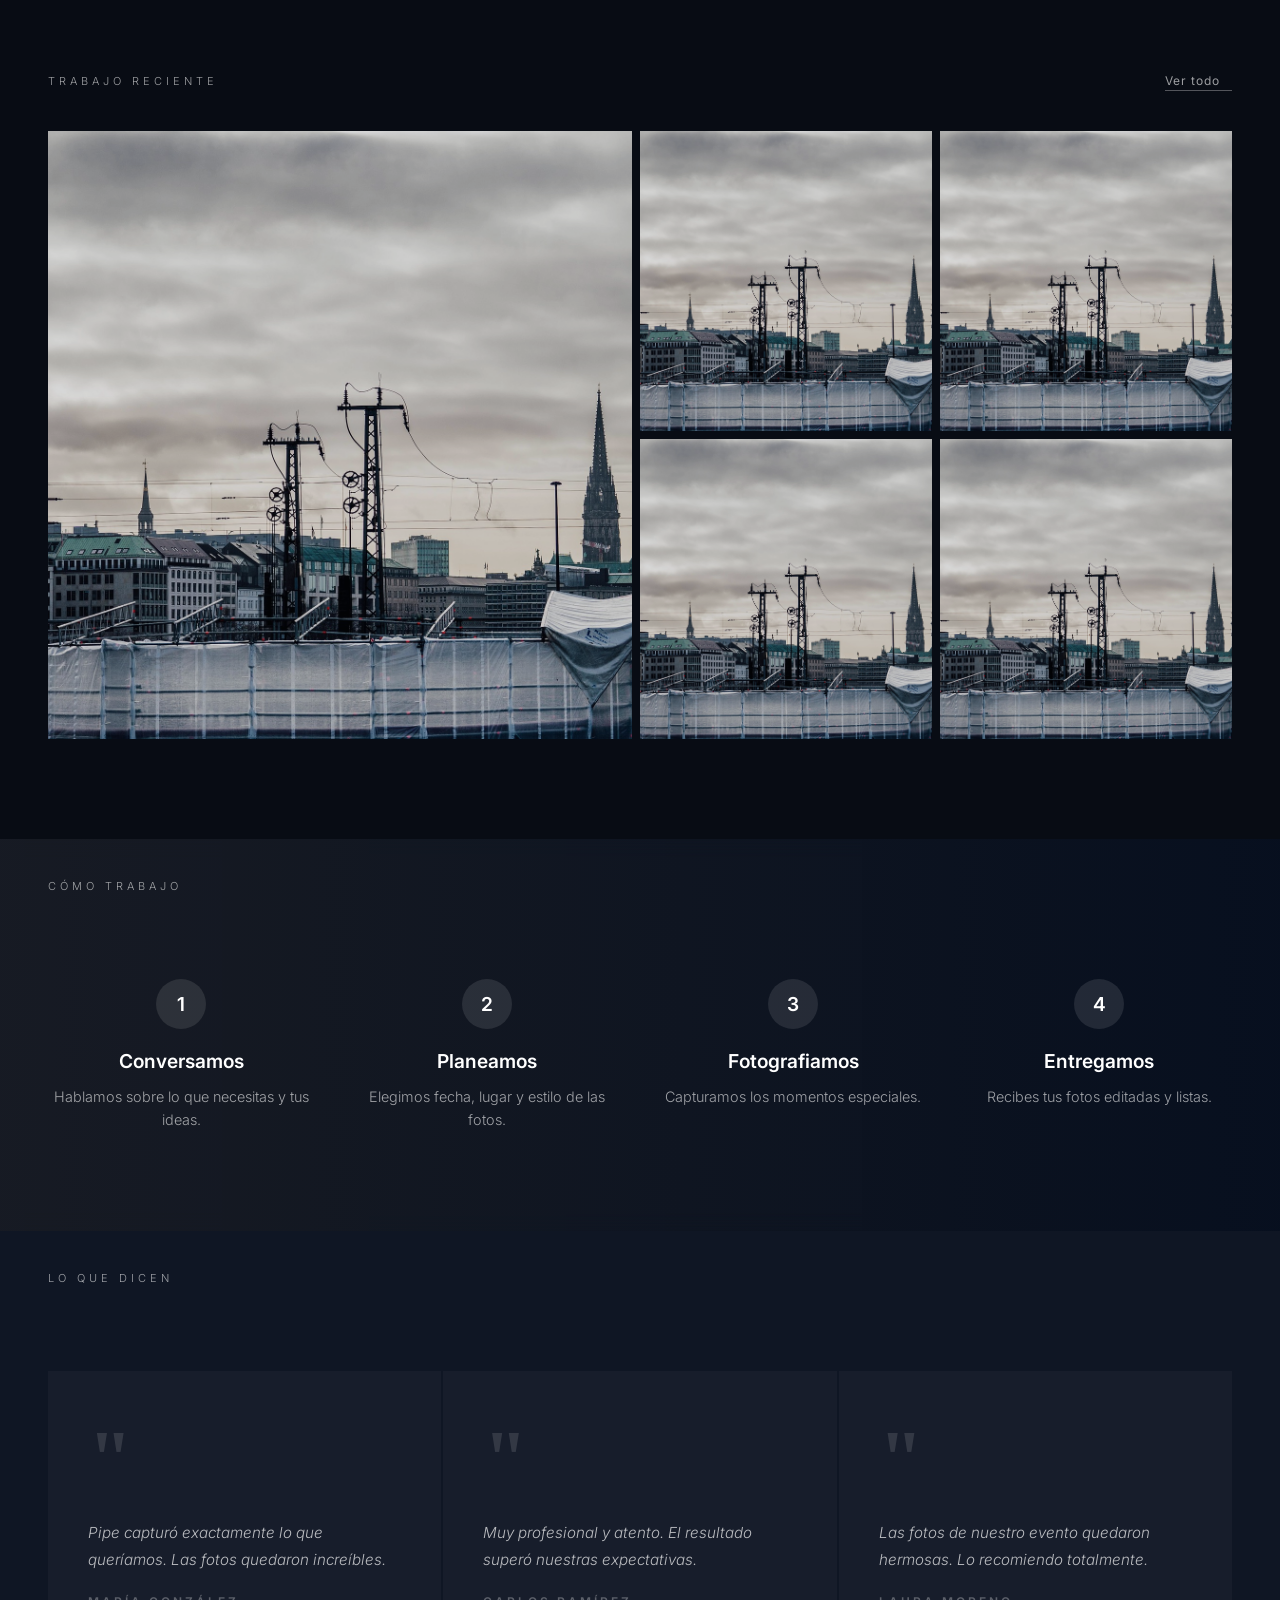
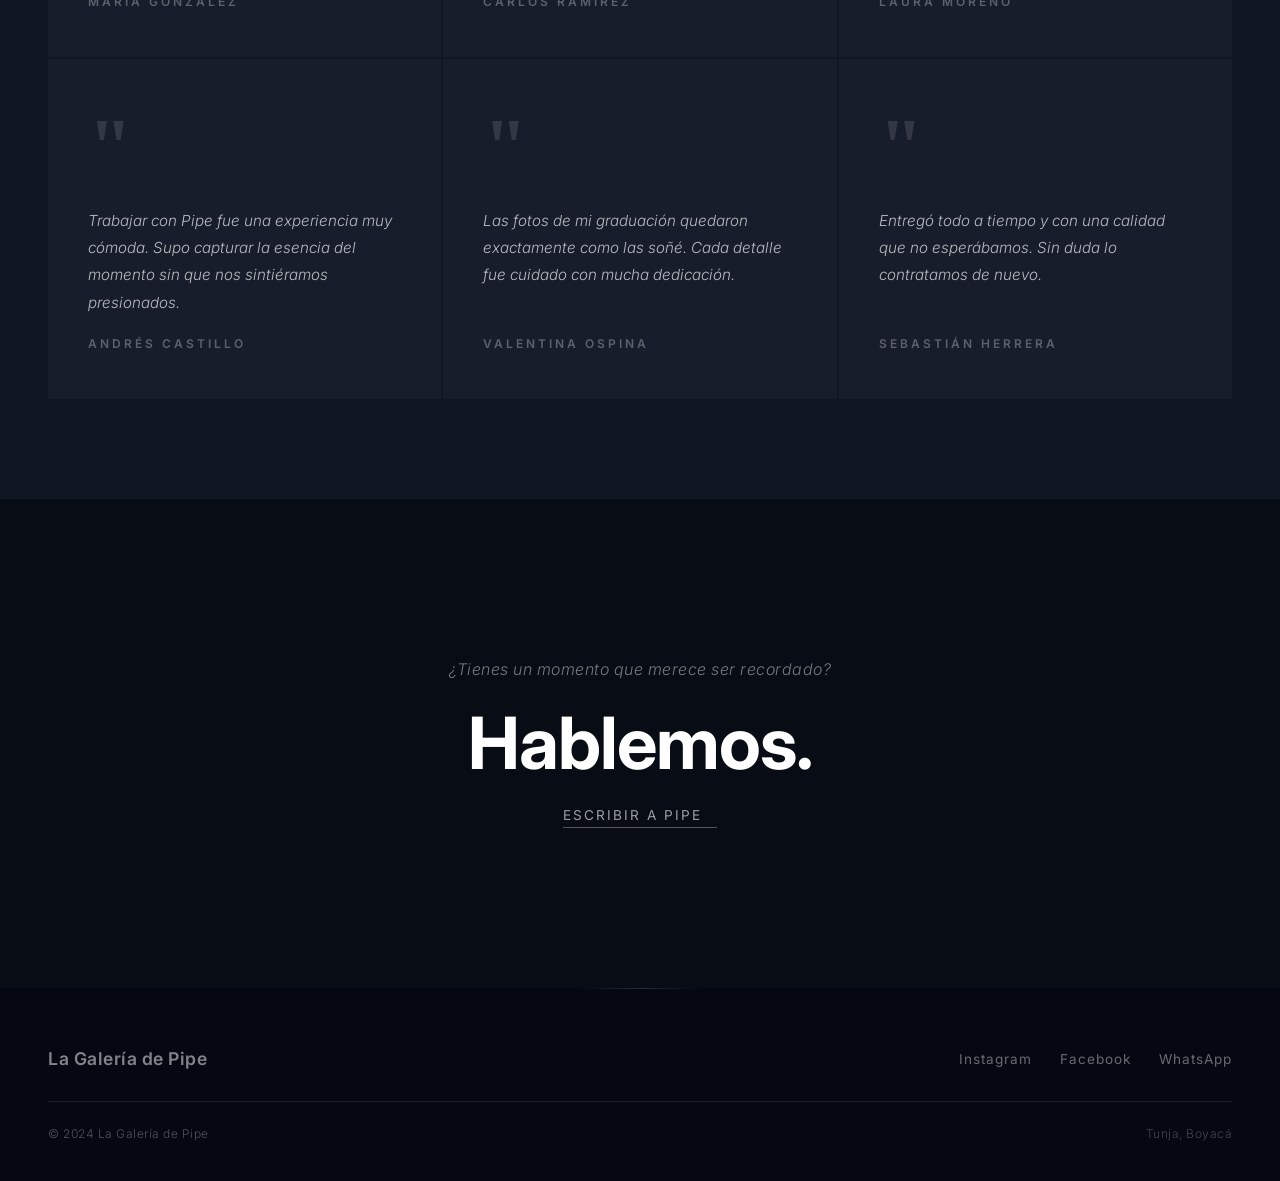
==== commit 37c6bfa8: "Pagina sobre mi. Footer" ====
--- a/index.html
+++ b/index.html
@@ -128,5 +128,19 @@
             <a href="contacto.html" class="cta-btn">Escribir a Pipe</a>
         </div>
     </section>
+<footer class="footer">
+    <div class="footer-content">
+        <div class="footer-logo">La Galería de Pipe</div>
+        <div class="footer-social">
+            <a href="#">Instagram</a>
+            <a href="#">Facebook</a>
+            <a href="#">WhatsApp</a>
+        </div>
+    </div>
+    <div class="footer-bottom">
+        <p class="footer-copy">© 2024 La Galería de Pipe</p>
+        <p class="footer-location">Tunja, Boyacá</p>
+    </div>
+</footer>
 </body>
 </html>
--- a/css/global.css
+++ b/css/global.css
@@ -1,13 +1,16 @@
+html {
+    scroll-behavior: smooth;
+}
 * {
     margin: 0;
     padding: 0;
     box-sizing: border-box;
 }
-body{
-    background-color: black;
-     font-family: 'Inter', sans-serif;
+body {
+    background-color: #080c14;
+    font-family: 'Inter', sans-serif;
 }
-header {
+.header {
     position: fixed;
     top: 0;
     left: 0;
@@ -71,3 +74,79 @@
 .nav-links a.active::after {
     width: 100%;
 }
+/* FOOTER */
+.footer {
+    padding: 60px 48px 40px;
+    background: #050812;
+    position: relative;
+}
+
+.footer::before {
+    content: '';
+    position: absolute;
+    top: 0;
+    left: 50%;
+    transform: translateX(-50%);
+    width: 120px;
+    height: 1px;
+    background: linear-gradient(
+        to right,
+        transparent 0%,
+        rgba(255, 255, 255, 0.15) 50%,
+        transparent 100%
+    );
+}
+
+.footer-content {
+    display: flex;
+    justify-content: space-between;
+    align-items: center;
+    margin-bottom: 32px;
+}
+
+.footer-logo {
+    color: rgba(255, 255, 255, 0.501);
+    font-size: 1.1rem;
+    font-weight: 600;
+    letter-spacing: 0.5px;
+}
+
+.footer-social {
+    display: flex;
+    gap: 28px;
+}
+
+.footer-social a {
+    color: rgba(255, 255, 255, 0.4);
+    text-decoration: none;
+    font-size: 0.85rem;
+    font-weight: 400;
+    letter-spacing: 1px;
+    transition: color 0.2s ease;
+}
+
+.footer-social a:hover {
+    color: white;
+}
+
+.footer-bottom {
+    display: flex;
+    justify-content: space-between;
+    align-items: center;
+    padding-top: 24px;
+    border-top: 1px solid rgba(255, 255, 255, 0.08);
+}
+
+.footer-copy {
+    color: rgba(255, 255, 255, 0.3);
+    font-size: 0.75rem;
+    font-weight: 300;
+    letter-spacing: 0.5px;
+}
+
+.footer-location {
+    color: rgba(255, 255, 255, 0.25);
+    font-size: 0.75rem;
+    font-weight: 300;
+    letter-spacing: 0.5px;
+}
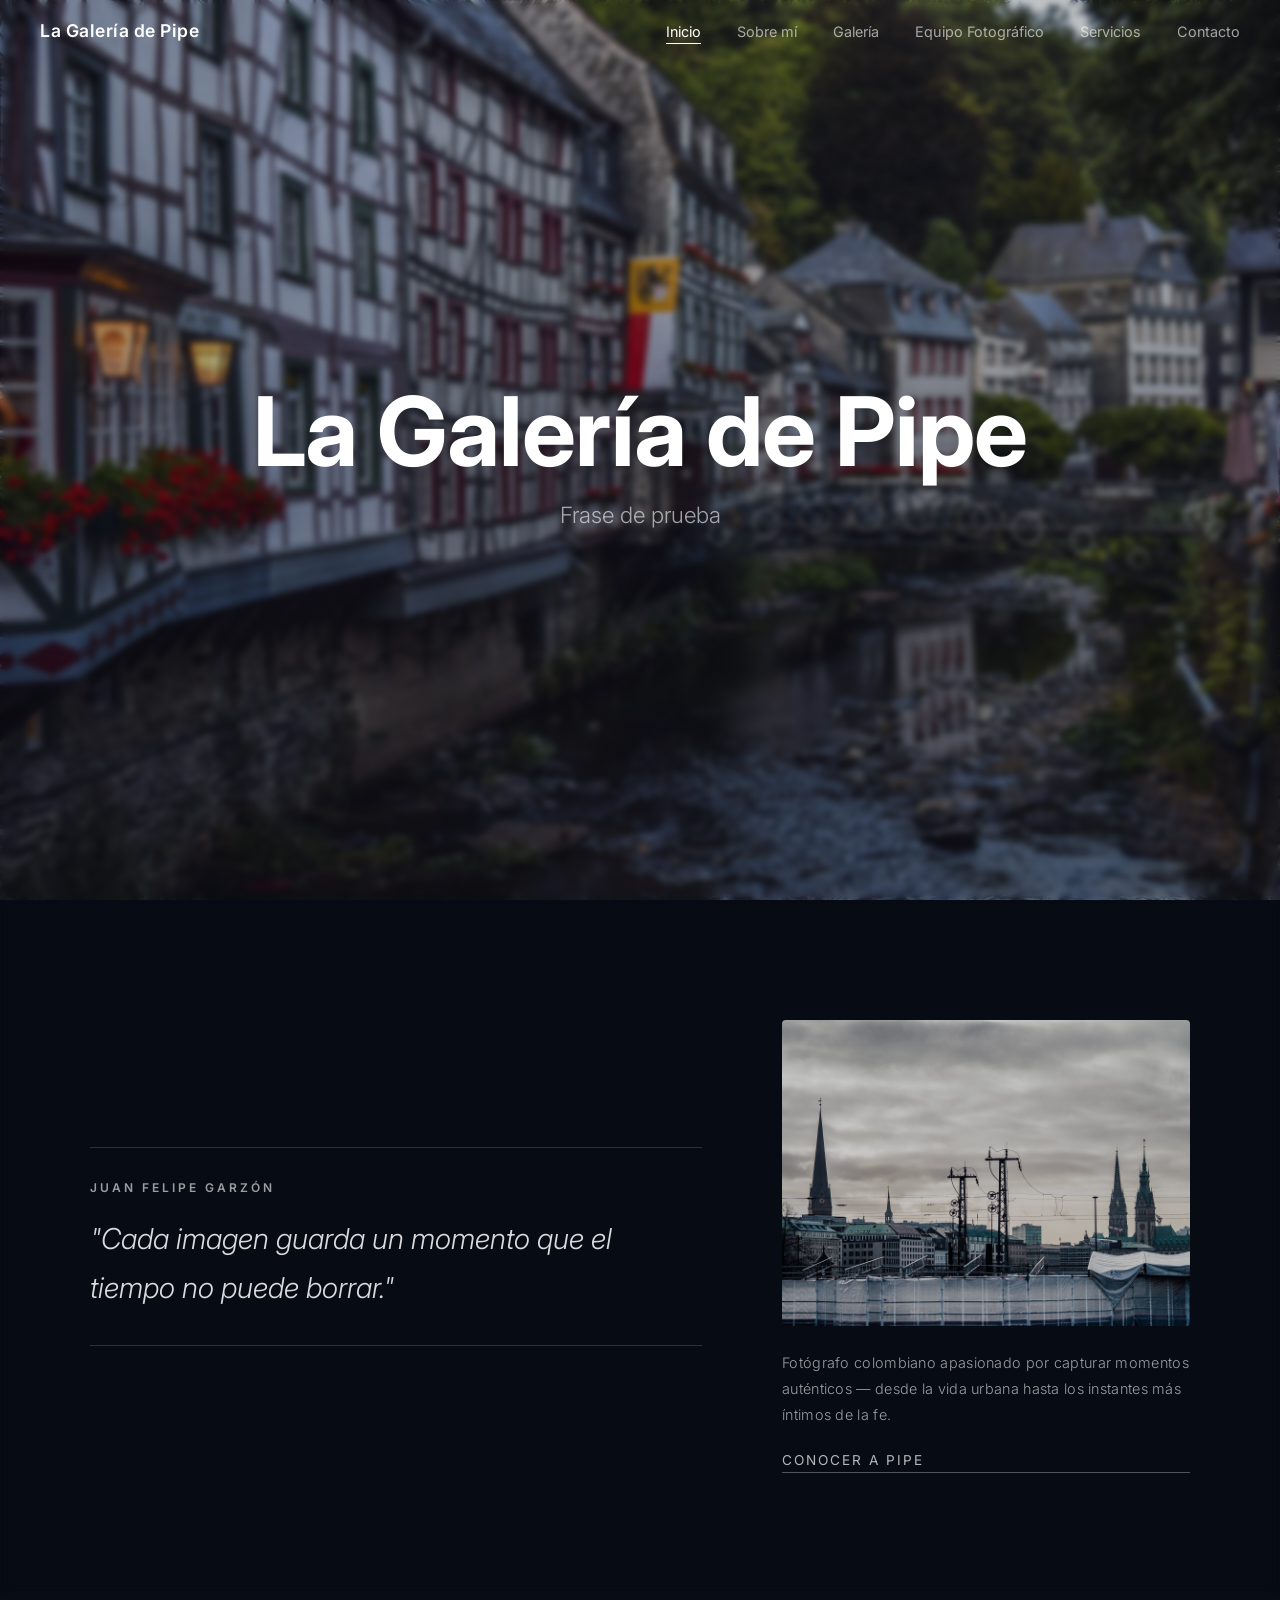
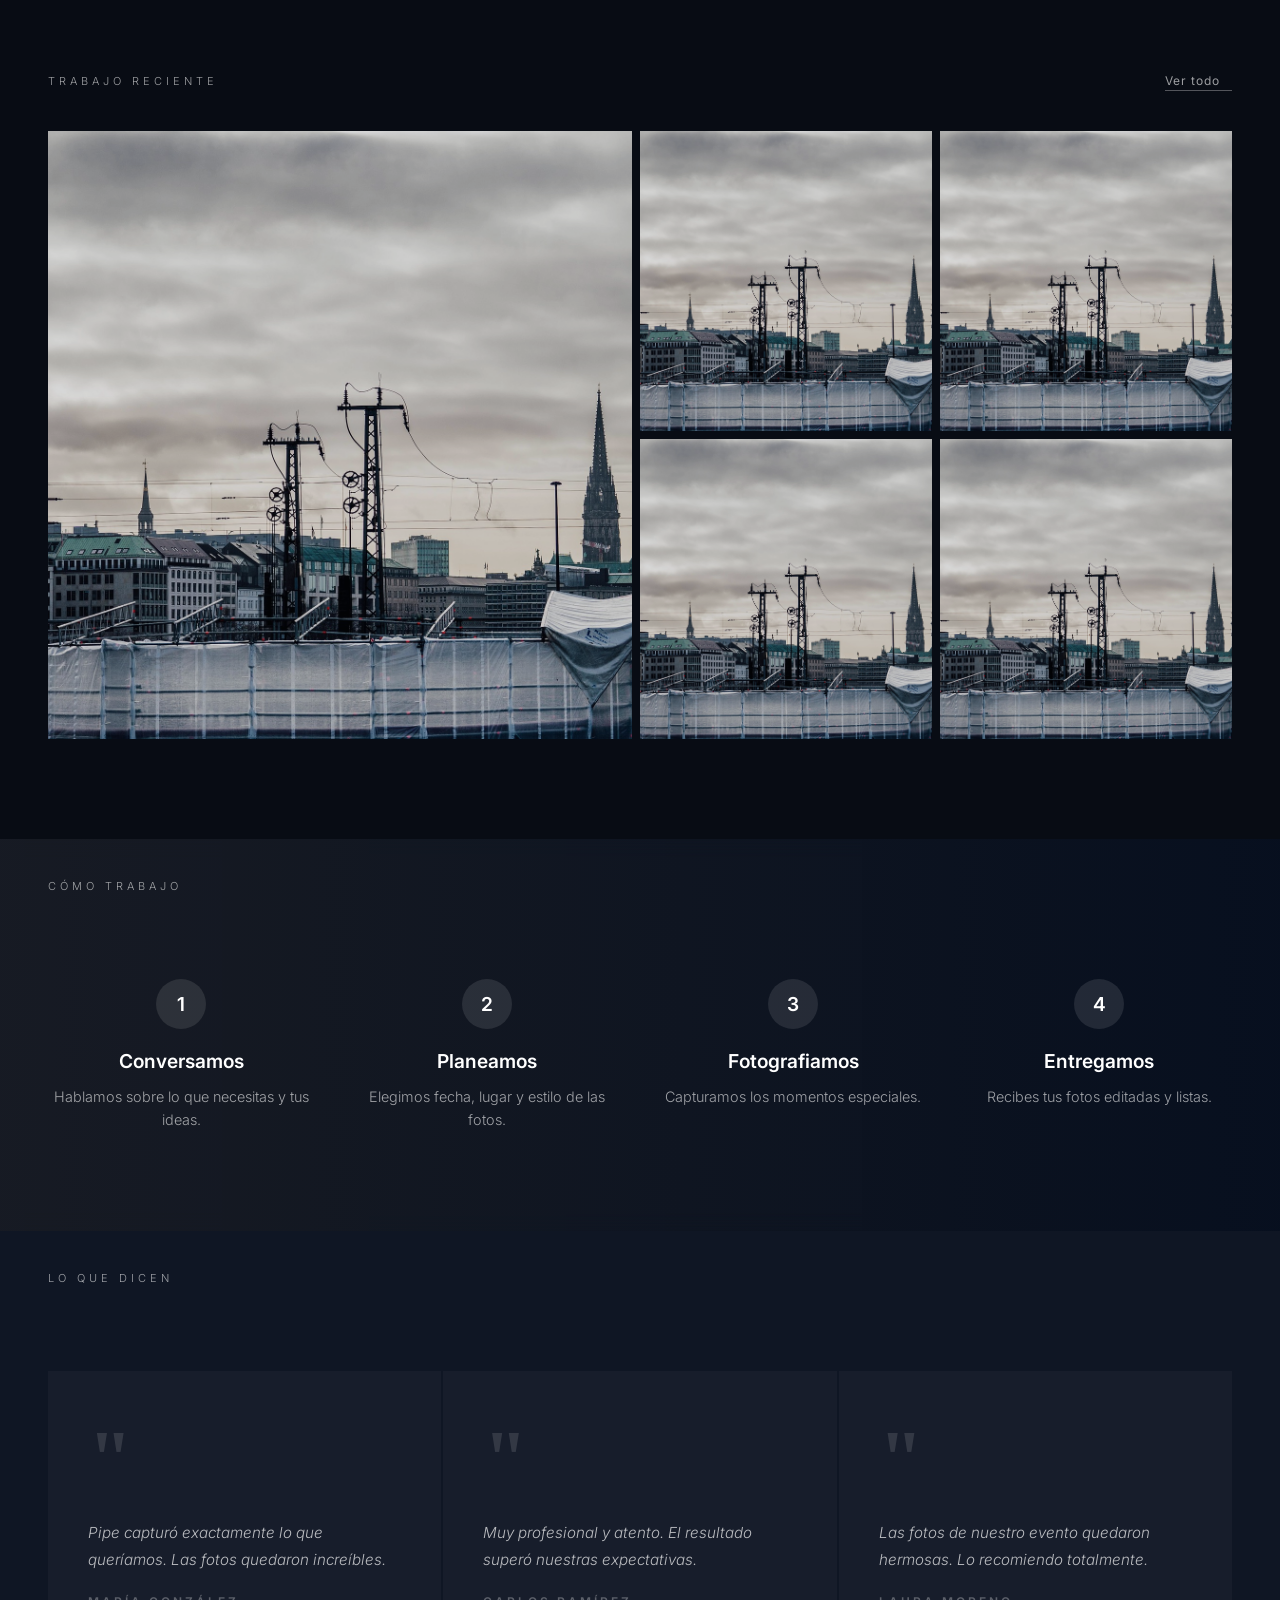
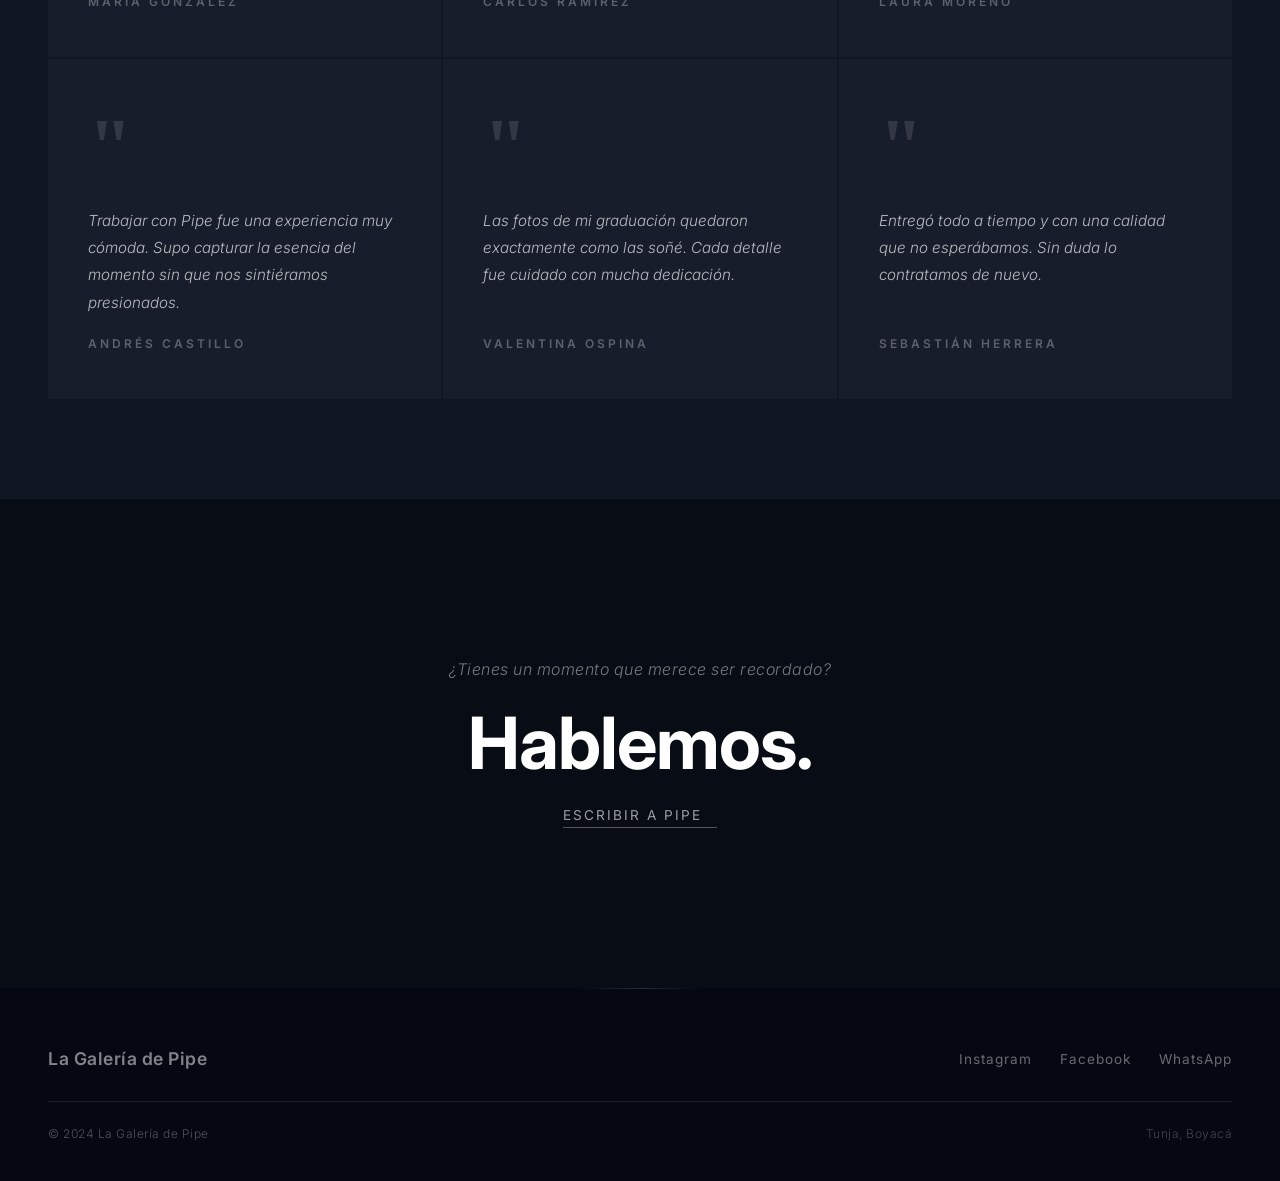
==== commit 81d38e55: "Cambio nombre paginas Servicios y Blog a Equipo y Servicios. Rediseño pagina Contacto" ====
--- a/index.html
+++ b/index.html
@@ -16,8 +16,8 @@
             <li><a href="index.html" class="active">Inicio</a></li>
             <li><a href="sobre-mi.html">Sobre mí</a></li>
             <li><a href="galeria.html">Galería</a></li>
+            <li><a href="equipo.html" >Equipo Fotográfico</a></li>
             <li><a href="servicios.html">Servicios</a></li>
-            <li><a href="blog.html" >Blog</a></li>
             <li><a href="contacto.html">Contacto</a></li>
         </ul>
         </nav>
--- a/css/global.css
+++ b/css/global.css
@@ -149,4 +149,4 @@
     font-size: 0.75rem;
     font-weight: 300;
     letter-spacing: 0.5px;
-}+}
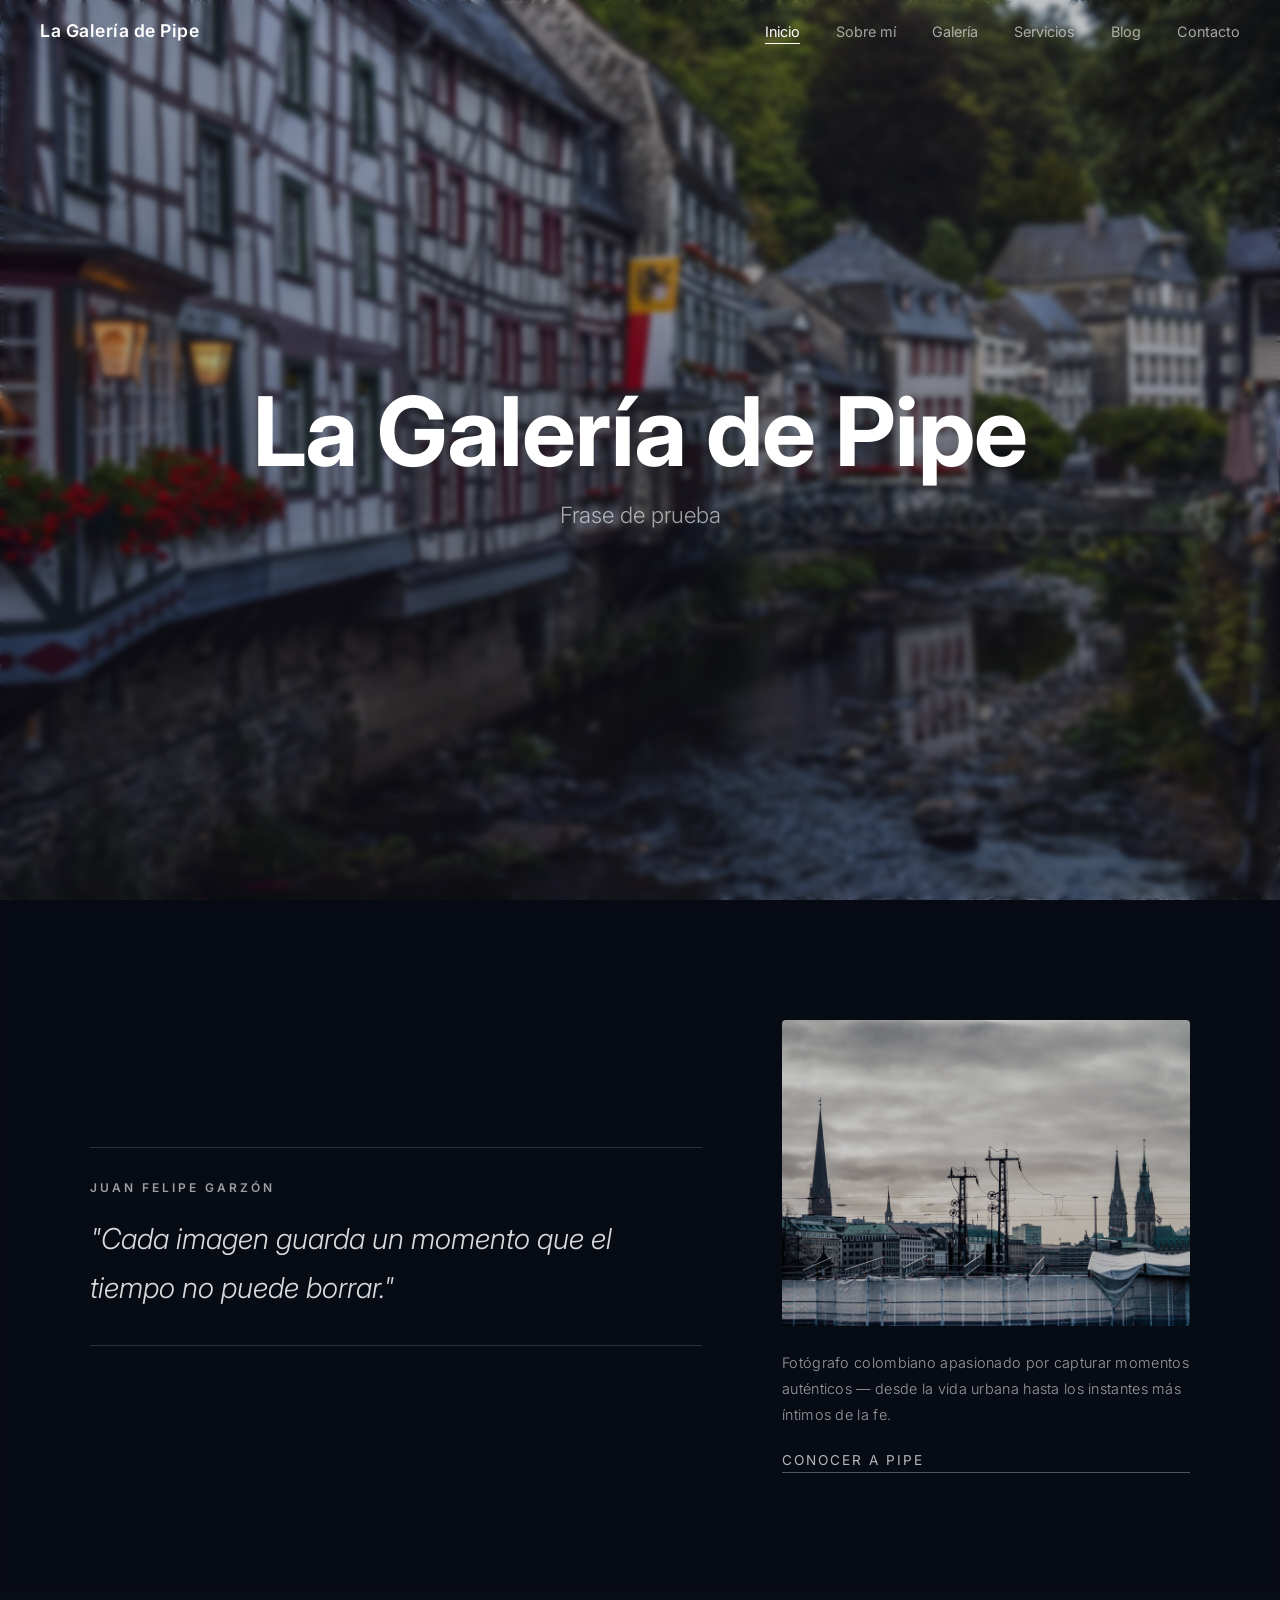
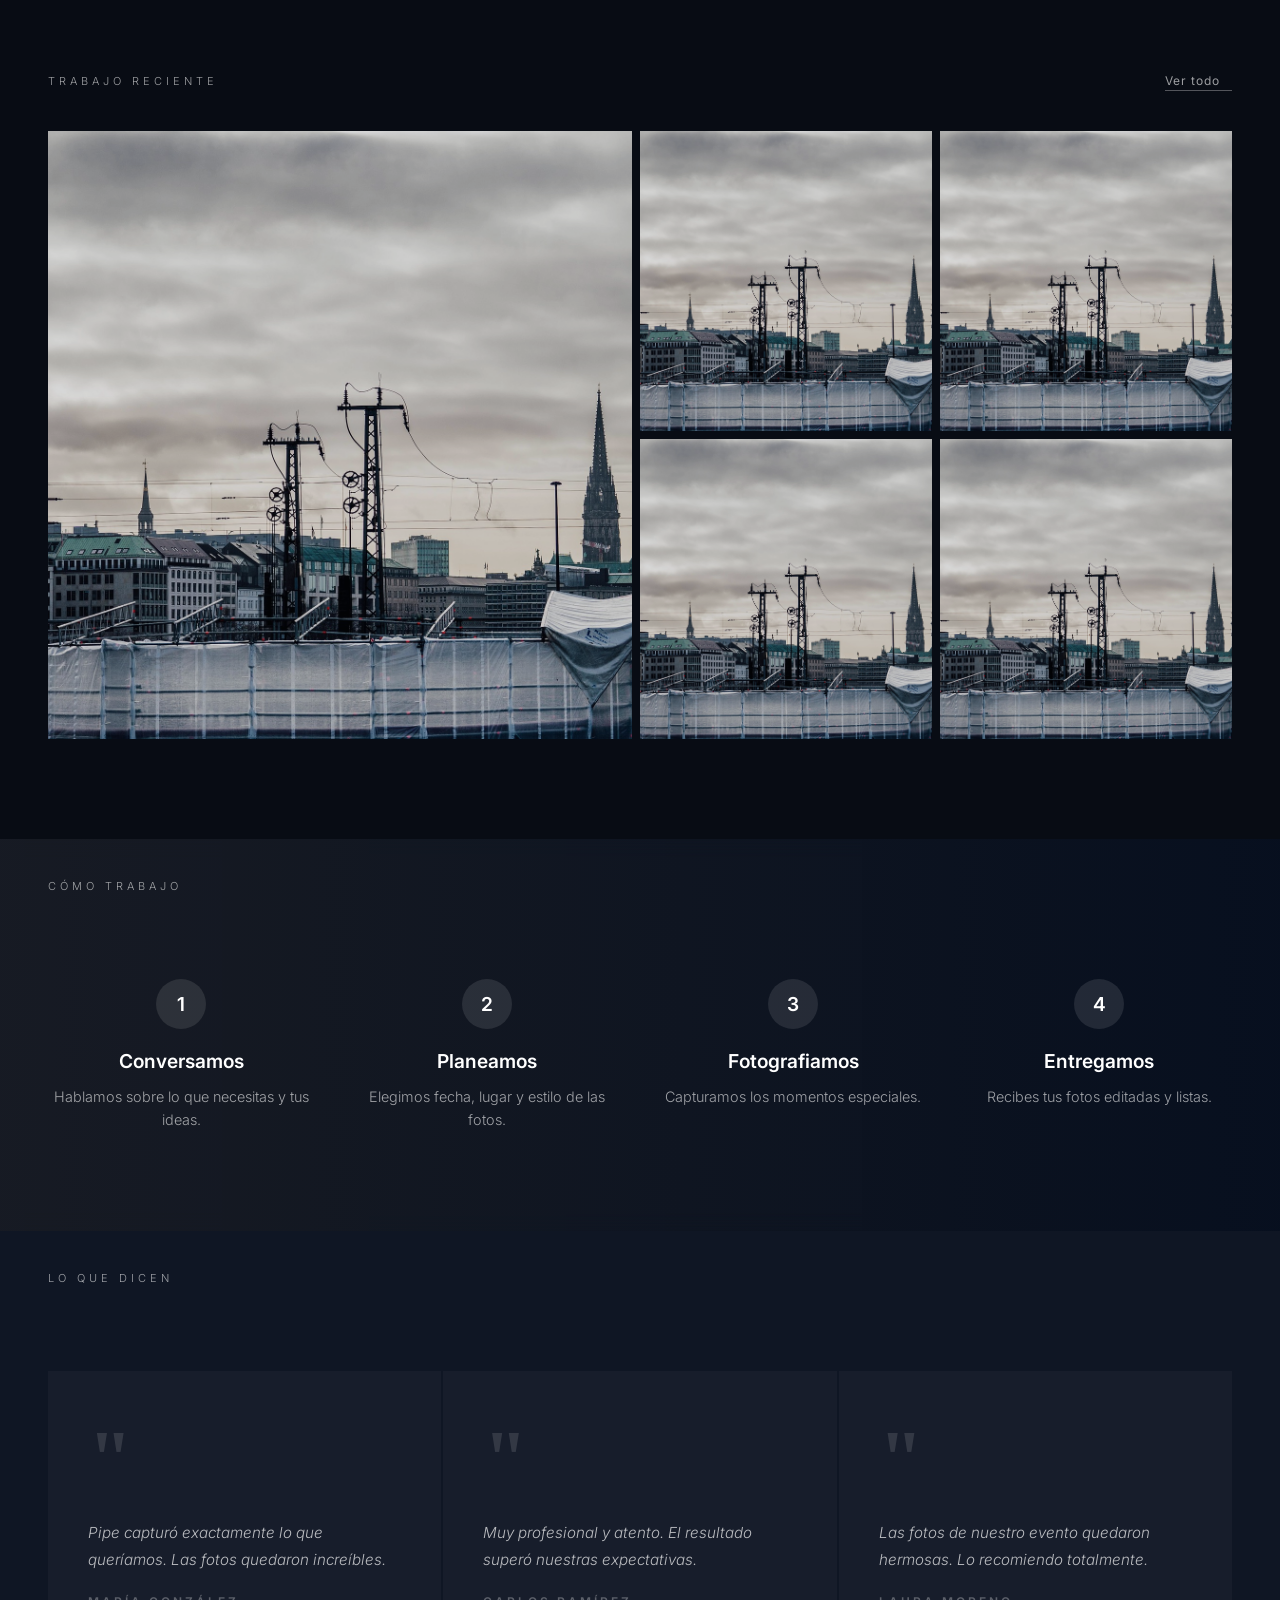
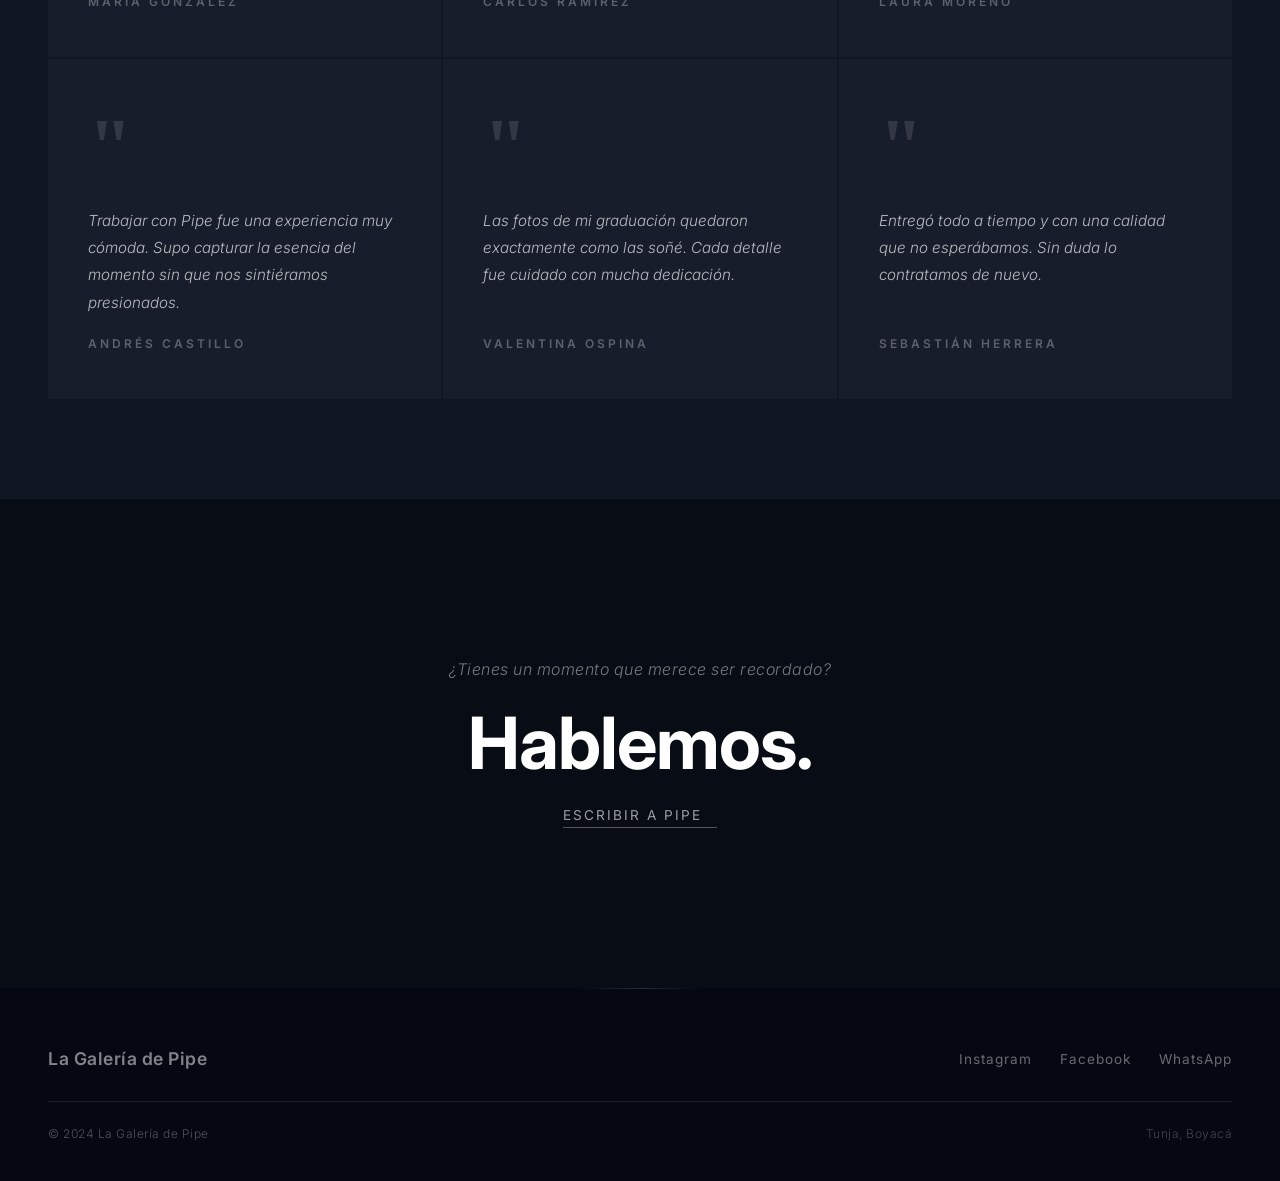
==== commit 072aa376: "Fotos faltantes Servicios" ====
--- a/index.html
+++ b/index.html
@@ -16,8 +16,8 @@
             <li><a href="index.html" class="active">Inicio</a></li>
             <li><a href="sobre-mi.html">Sobre mí</a></li>
             <li><a href="galeria.html">Galería</a></li>
-            <li><a href="equipo.html" >Equipo Fotográfico</a></li>
             <li><a href="servicios.html">Servicios</a></li>
+            <li><a href="blog.html" >Blog</a></li>
             <li><a href="contacto.html">Contacto</a></li>
         </ul>
         </nav>
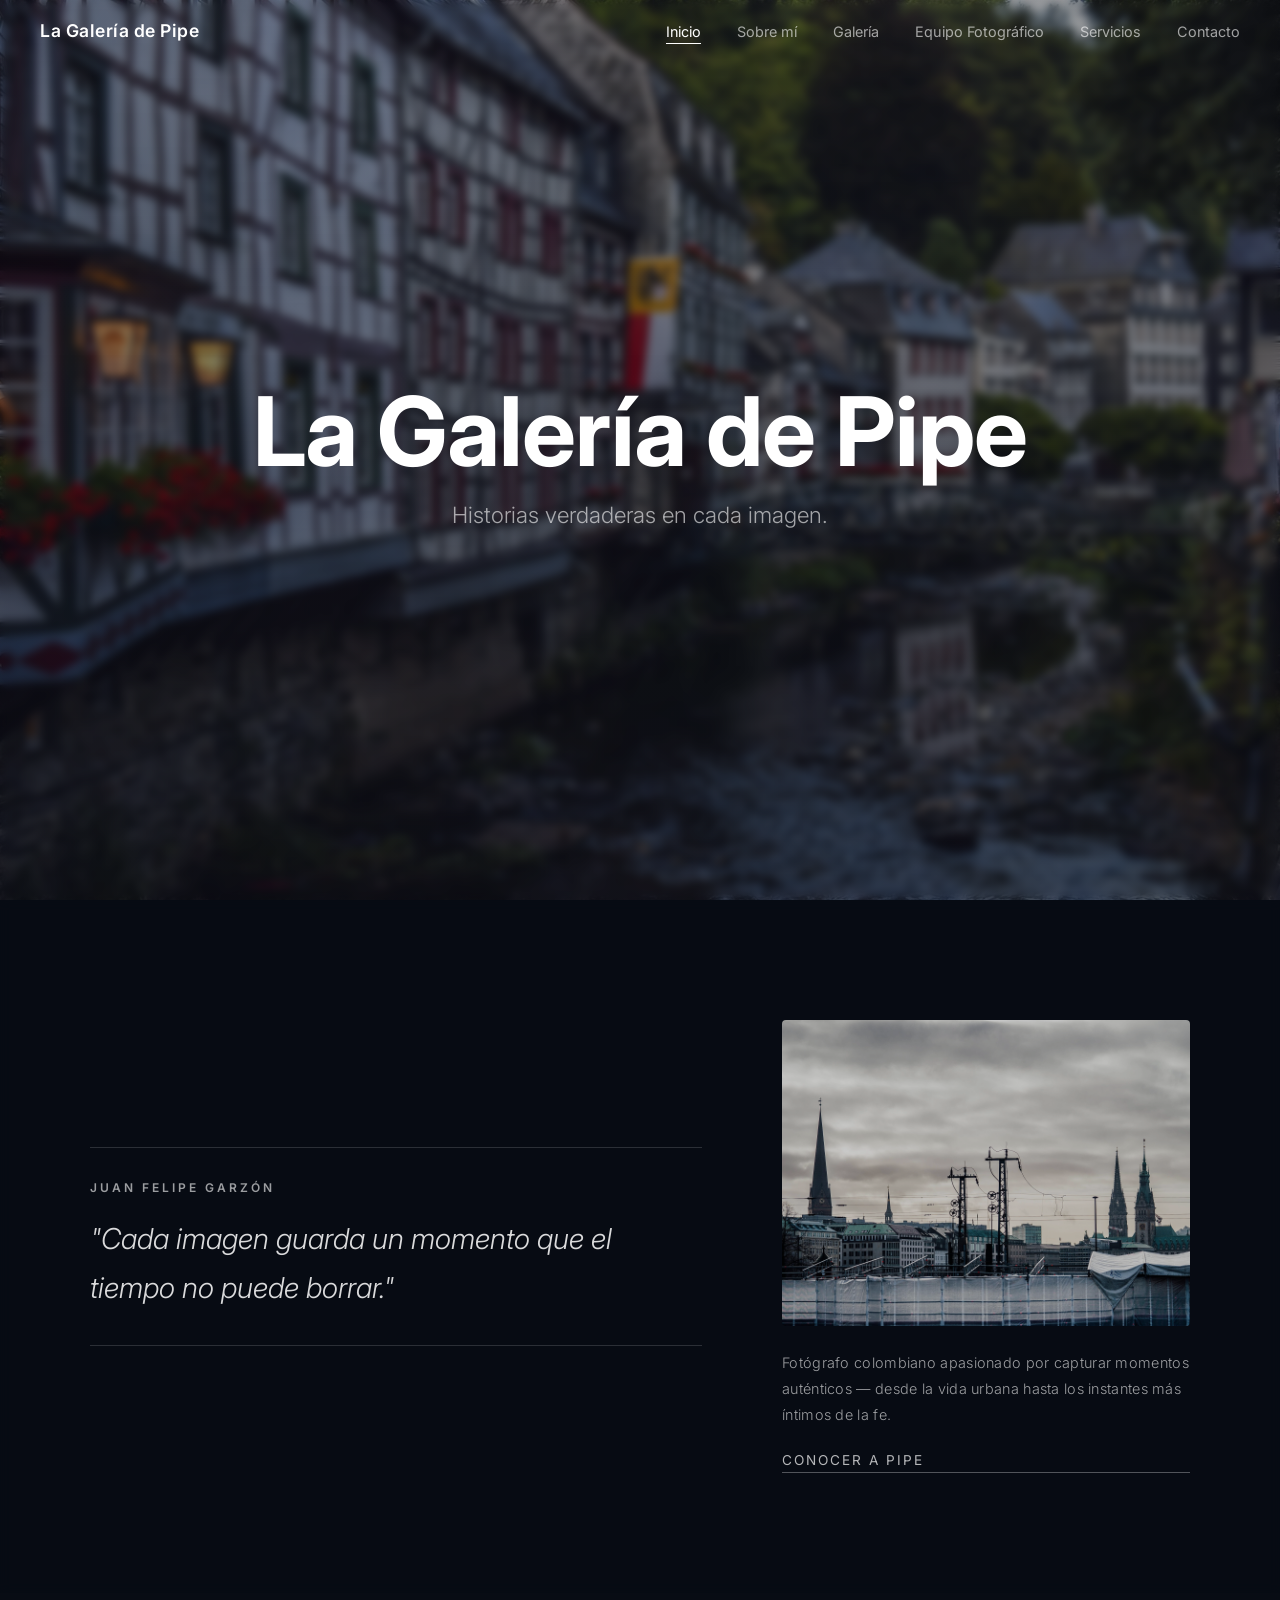
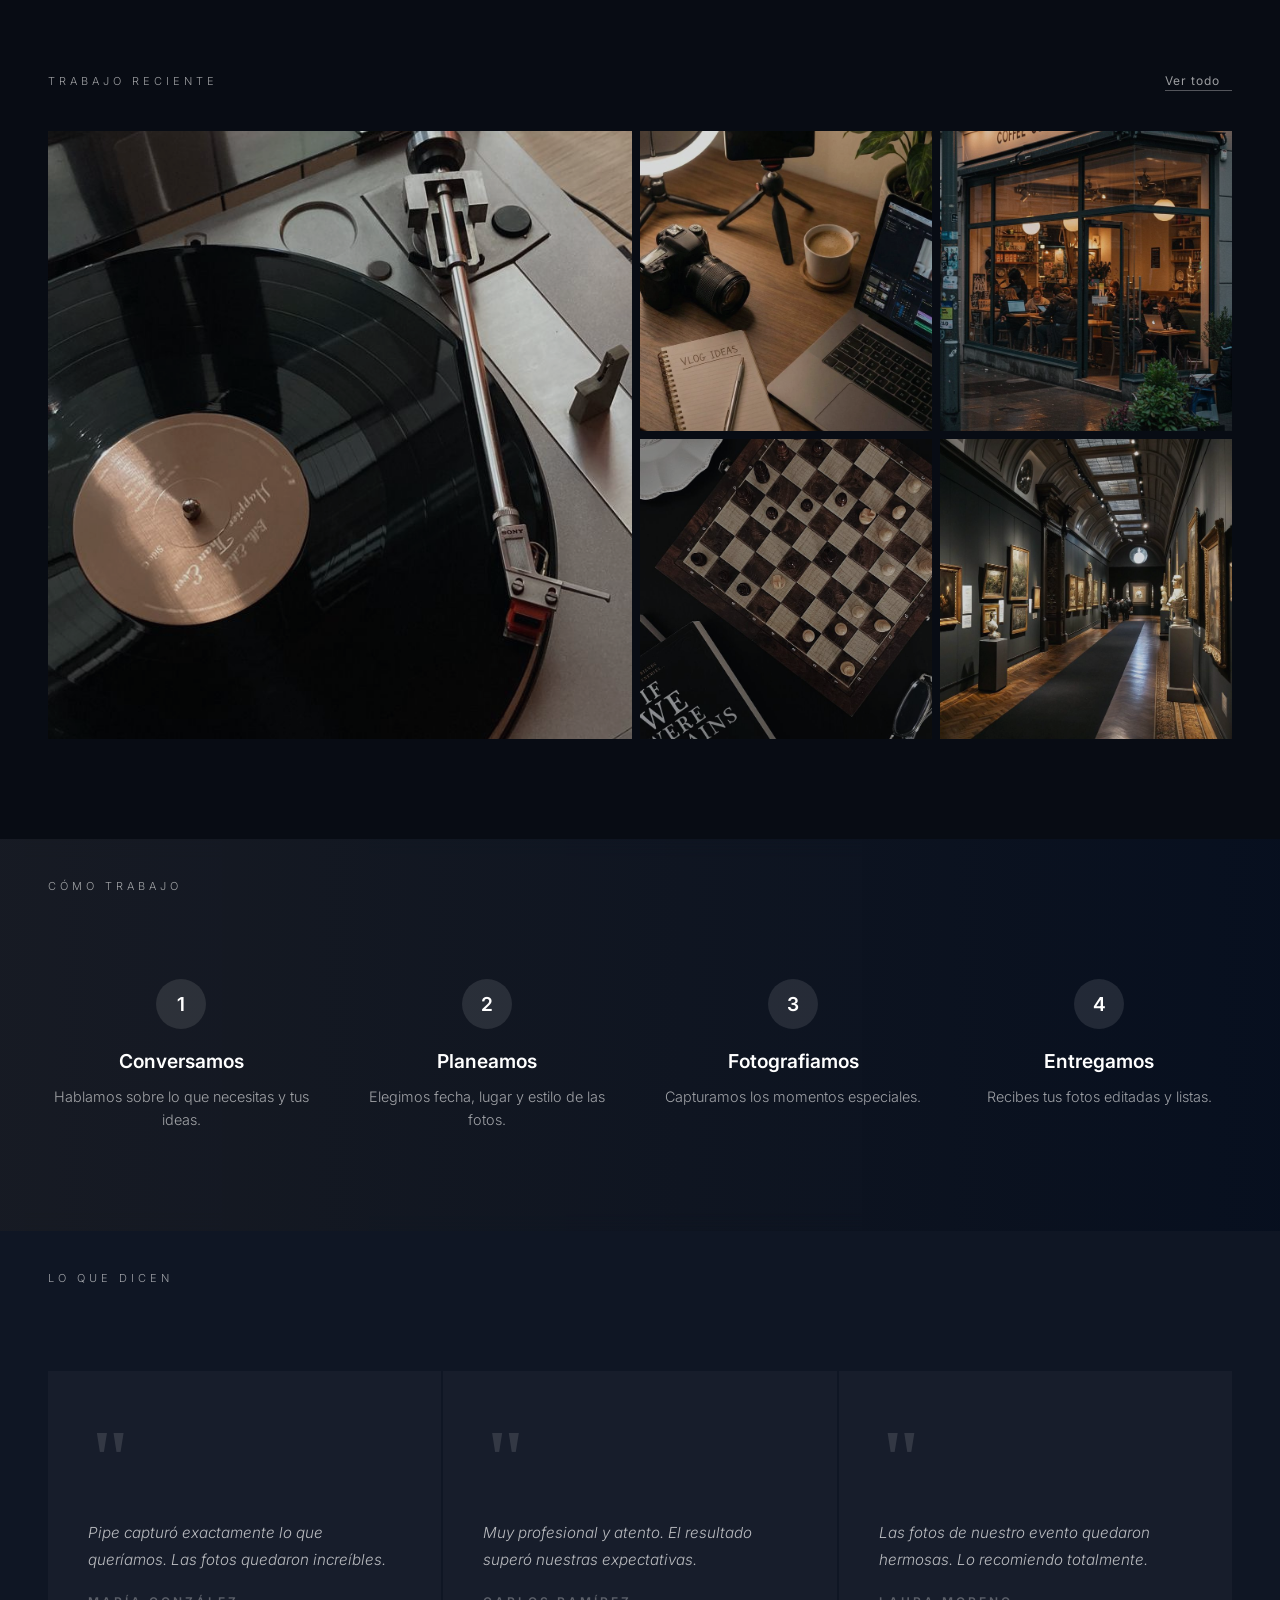
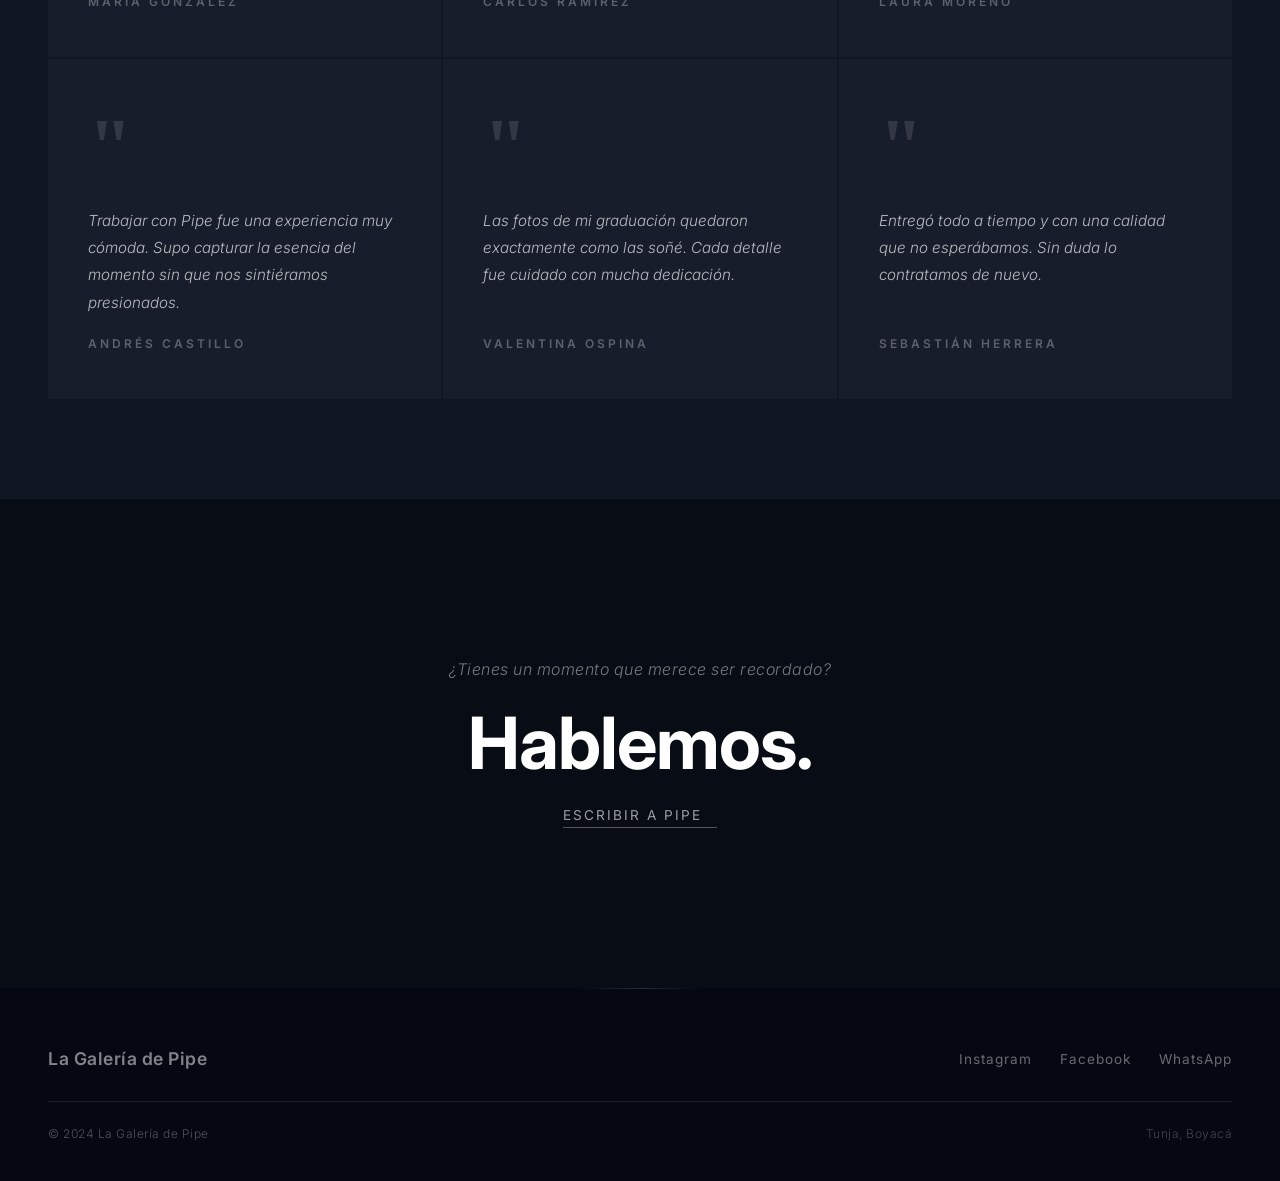
==== commit 2b5196b9: "subiendo imagenes finales (sin terminar)" ====
--- a/index.html
+++ b/index.html
@@ -16,8 +16,8 @@
             <li><a href="index.html" class="active">Inicio</a></li>
             <li><a href="sobre-mi.html">Sobre mí</a></li>
             <li><a href="galeria.html">Galería</a></li>
+            <li><a href="equipo.html" >Equipo Fotográfico</a></li>
             <li><a href="servicios.html">Servicios</a></li>
-            <li><a href="blog.html" >Blog</a></li>
             <li><a href="contacto.html">Contacto</a></li>
         </ul>
         </nav>
@@ -26,7 +26,7 @@
         <div class="overlay"></div>
         <div class="hero-content">
             <h1>La Galería de Pipe</h1>
-            <p>Frase de prueba</p>
+            <p>Historias verdaderas en cada imagen.</p>
         </div>
     </section>
     <section class="frase">
@@ -52,11 +52,11 @@
             <a href="galeria.html" class="section-link">Ver todo</a>
         </div>
         <div class="grid-fotos">
-            <div class="foto"><img src="./resources/ciudad.jpg" alt="Foto 1"></div>
-            <div class="foto"><img src="./resources/ciudad.jpg" alt="Foto 2"></div>
-            <div class="foto"><img src="./resources/ciudad.jpg" alt="Foto 3"></div>
-            <div class="foto"><img src="./resources/ciudad.jpg" alt="Foto 4"></div>
-            <div class="foto"><img src="./resources/ciudad.jpg" alt="Foto 5"></div>
+            <div class="foto"><img src="./images.galeria/disco.jpg" alt="Foto 1"></div>
+            <div class="foto"><img src="./images.galeria/camara.jpg" alt="Foto 2"></div>
+            <div class="foto"><img src="./images.galeria/cafesitio.jpg" alt="Foto 3"></div>
+            <div class="foto"><img src="./images.galeria/ajedrez.jpg" alt="Foto 4"></div>
+            <div class="foto"><img src="./images.galeria/museo.jpg" alt="Foto 5"></div>
         </div>
     </section>
         </section>
--- a/css/styles.css
+++ b/css/styles.css
@@ -20,10 +20,10 @@
     inset: 0;
     background: linear-gradient(
         to bottom,
-        rgba(8, 12, 20, 0.25) 0%,
-        rgba(8, 12, 20, 0.5) 100%
+        rgba(8, 12, 20, 0.425) 0%,
+        rgba(8, 12, 20, 0.626) 100%
     );
-    backdrop-filter: blur(3px);
+    backdrop-filter: blur(4px);
 }
 
 .hero-content {
@@ -56,8 +56,8 @@
     content: '';
     position: absolute;
     inset: 0;
-    background: rgba(8, 12, 20, 0.65);
-    backdrop-filter: blur(5px);
+    background: rgba(8, 12, 20, 0.722);
+    backdrop-filter: blur(6px);
 }
 
 .frase-inner {
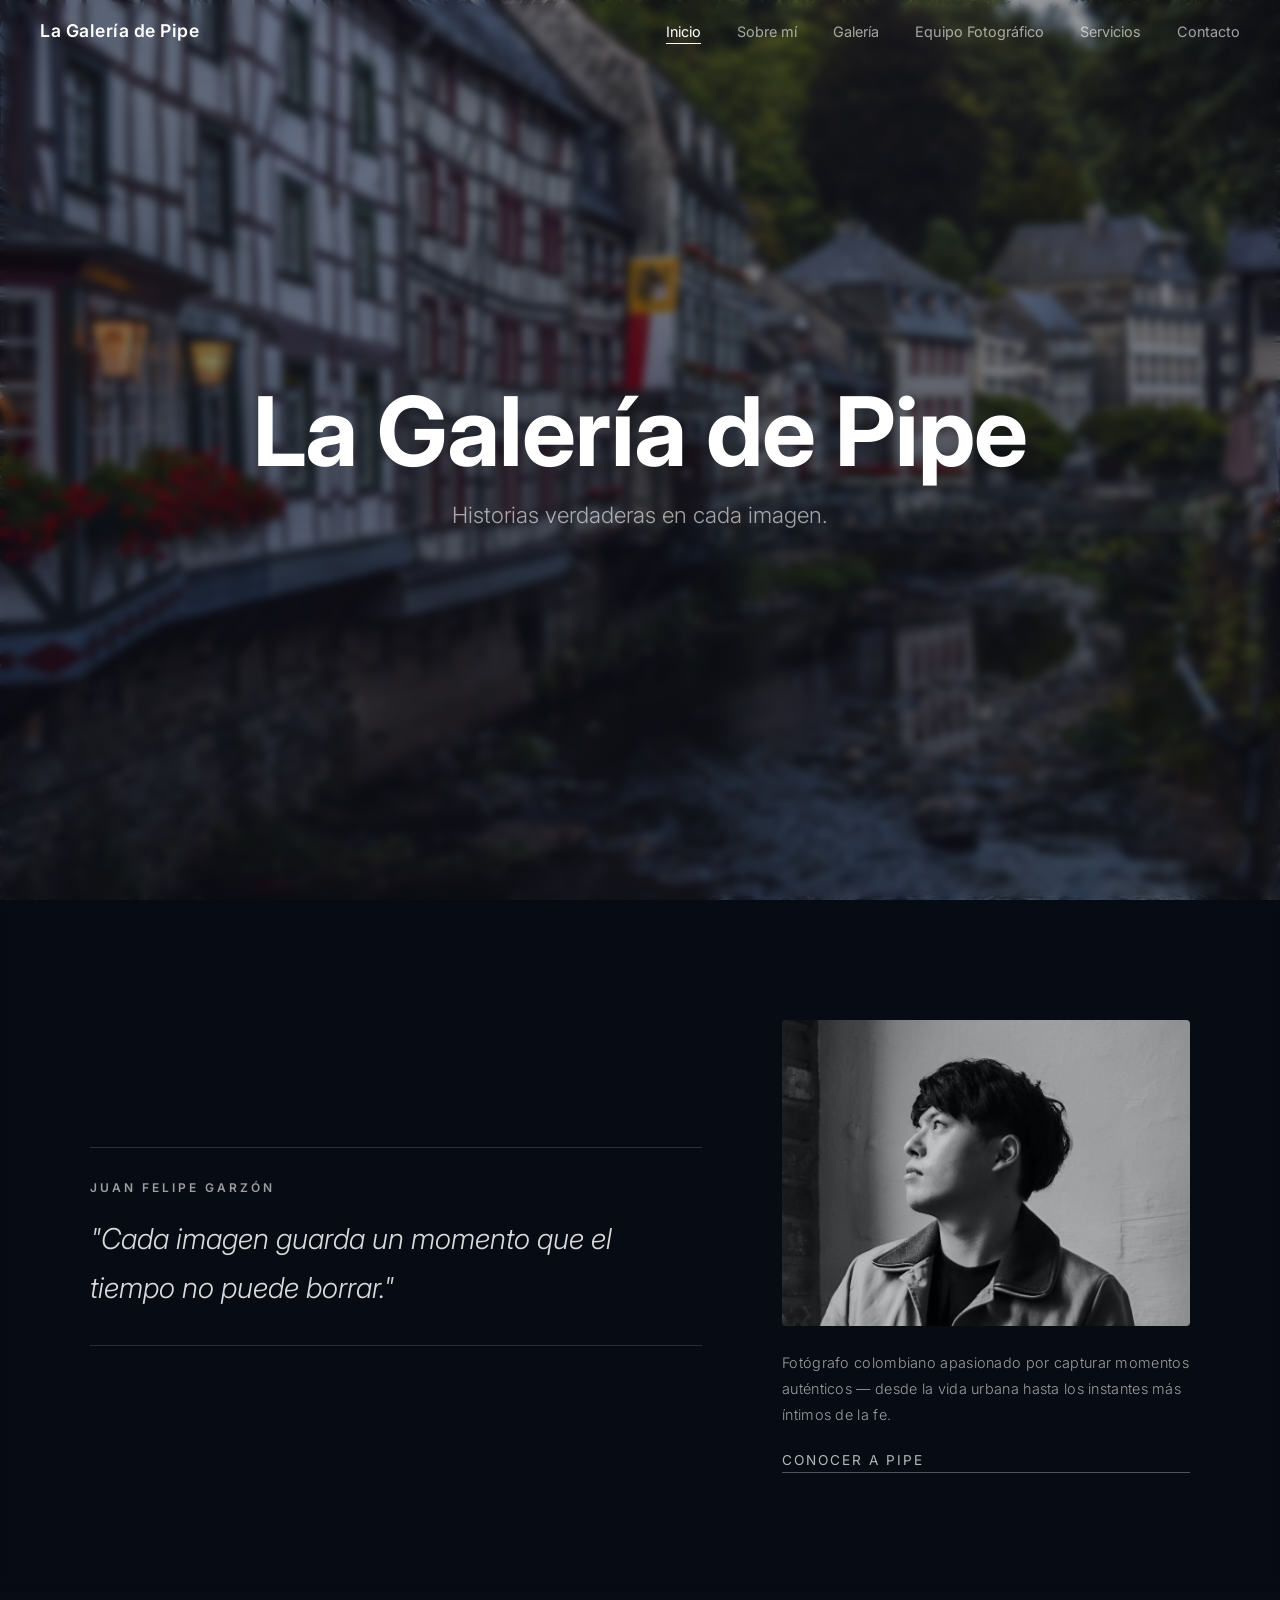
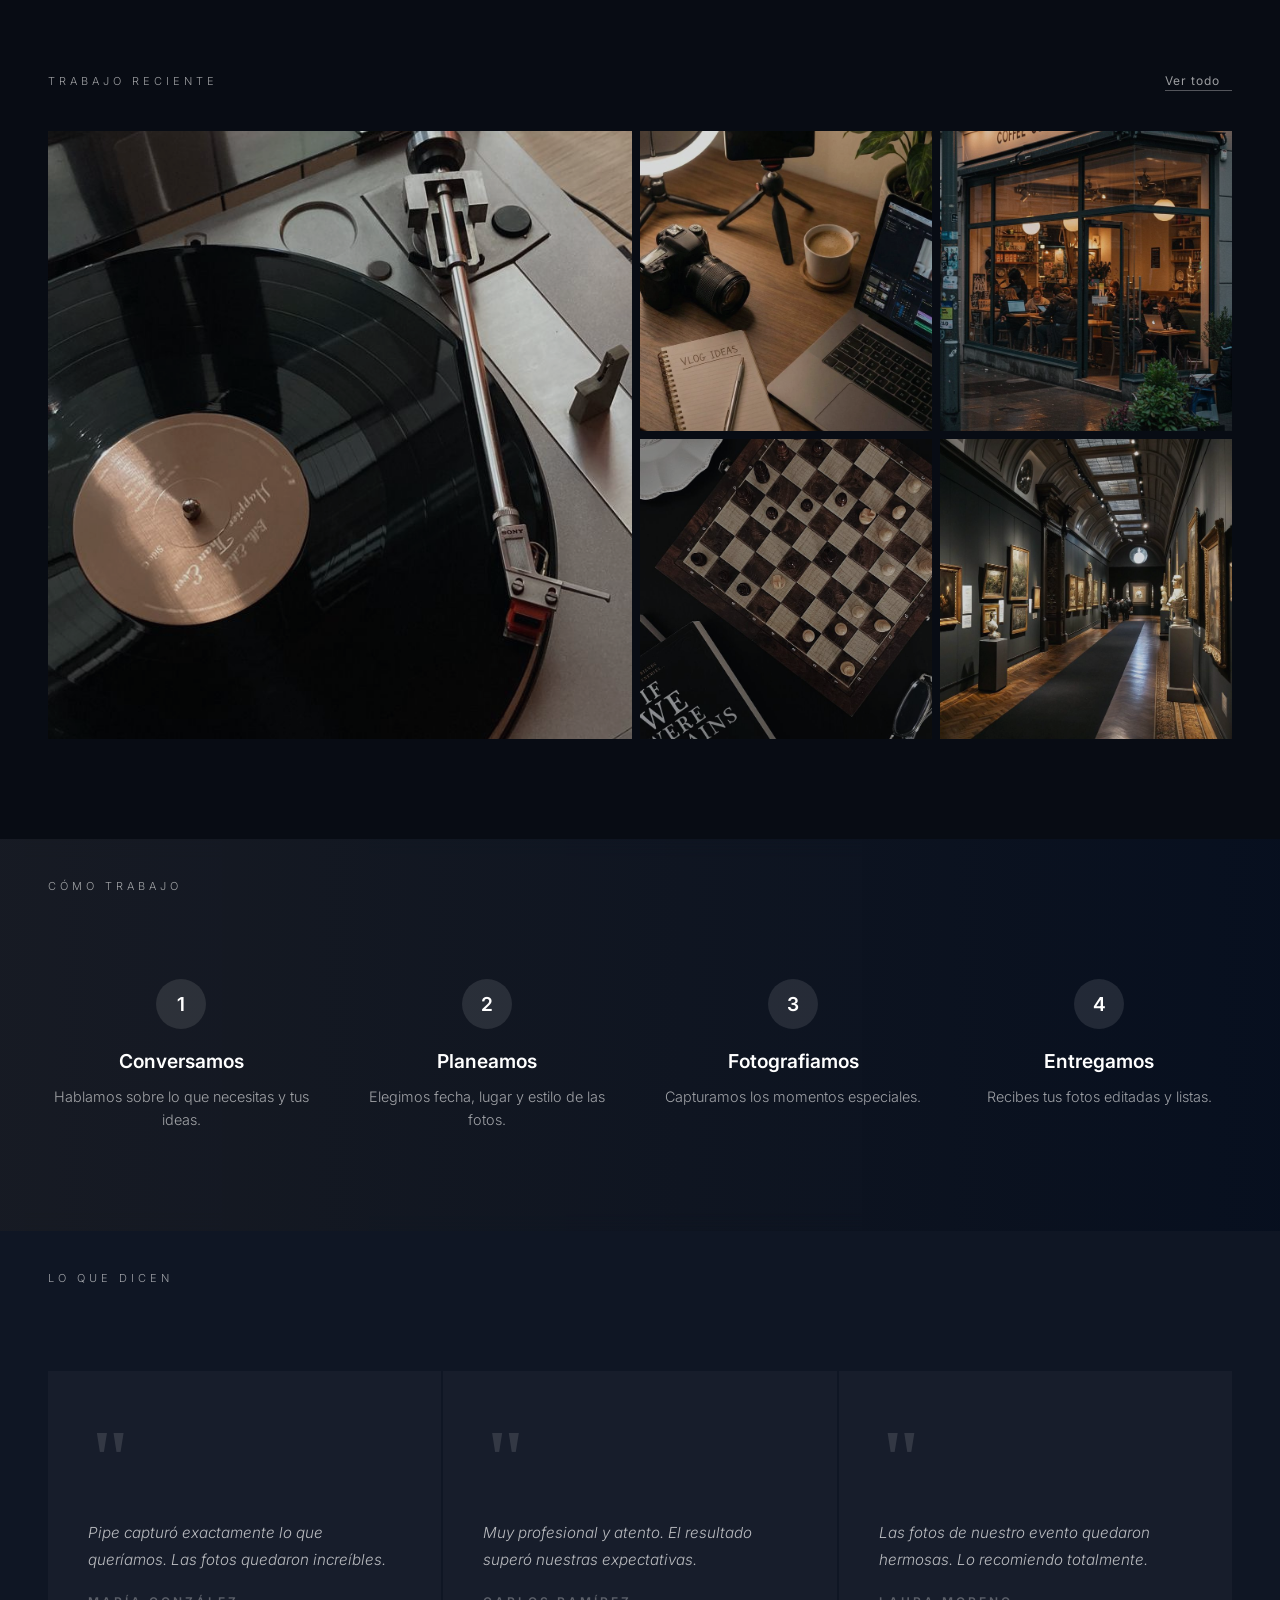
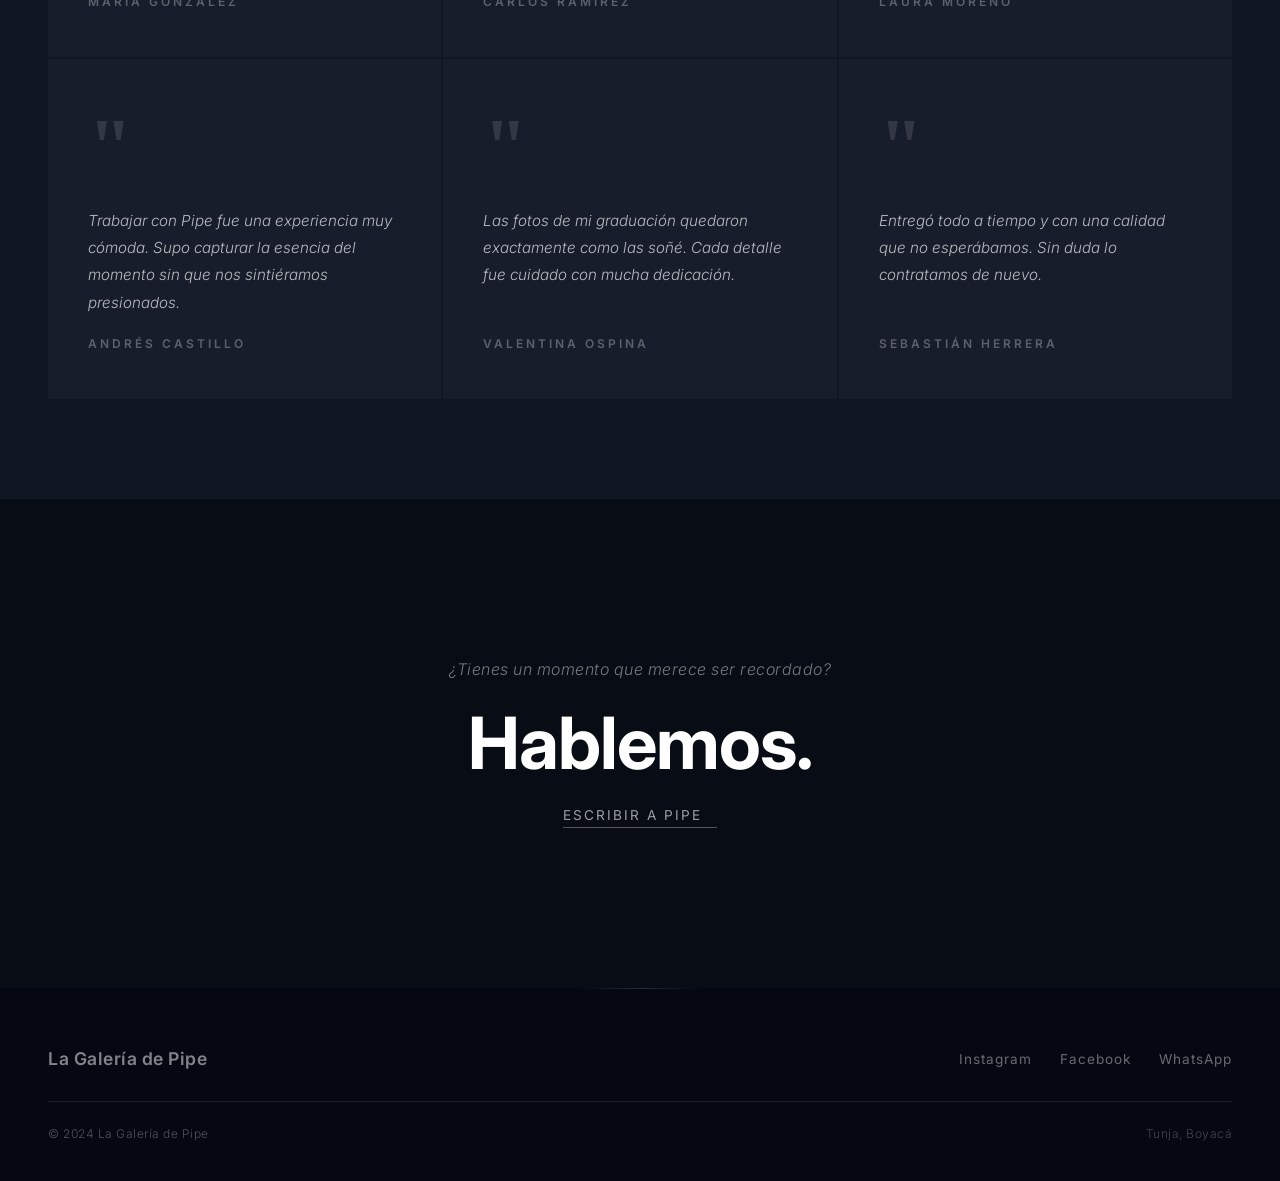
==== commit 9498daa9: "Detalles finales (fotos faltantes, bugs, etc.)" ====
--- a/index.html
+++ b/index.html
@@ -39,7 +39,7 @@
             </div>
             <div class="frase-derecha">
                 <div class="frase-foto">
-                    <img src="./resources/ciudad.jpg" alt="Juan Felipe Garzón">
+                    <img src="./resources/persona2.jpg" alt="Juan Felipe Garzón">
                 </div>
                 <p class="frase-descripcion">Fotógrafo colombiano apasionado por capturar momentos auténticos — desde la vida urbana hasta los instantes más íntimos de la fe.</p>
                 <a href="sobre-mi.html" class="frase-btn">Conocer a Pipe</a>
@@ -128,19 +128,19 @@
             <a href="contacto.html" class="cta-btn">Escribir a Pipe</a>
         </div>
     </section>
-<footer class="footer">
-    <div class="footer-content">
-        <div class="footer-logo">La Galería de Pipe</div>
-        <div class="footer-social">
-            <a href="#">Instagram</a>
-            <a href="#">Facebook</a>
-            <a href="#">WhatsApp</a>
+    <footer class="footer">
+        <div class="footer-content">
+            <div class="footer-logo">La Galería de Pipe</div>
+            <div class="footer-social">
+                <a href="https://www.instagram.com/lagaleriadepipe/"  target="_blank">Instagram</a>
+                <a href="#" target="_blank">Facebook</a>
+                <a href="#" target="_blank">WhatsApp</a>
+            </div>
         </div>
-    </div>
-    <div class="footer-bottom">
-        <p class="footer-copy">© 2024 La Galería de Pipe</p>
-        <p class="footer-location">Tunja, Boyacá</p>
-    </div>
-</footer>
+        <div class="footer-bottom">
+            <p class="footer-copy">© 2024 La Galería de Pipe</p>
+            <p class="footer-location">Tunja, Boyacá</p>
+        </div>
+    </footer>
 </body>
 </html>
